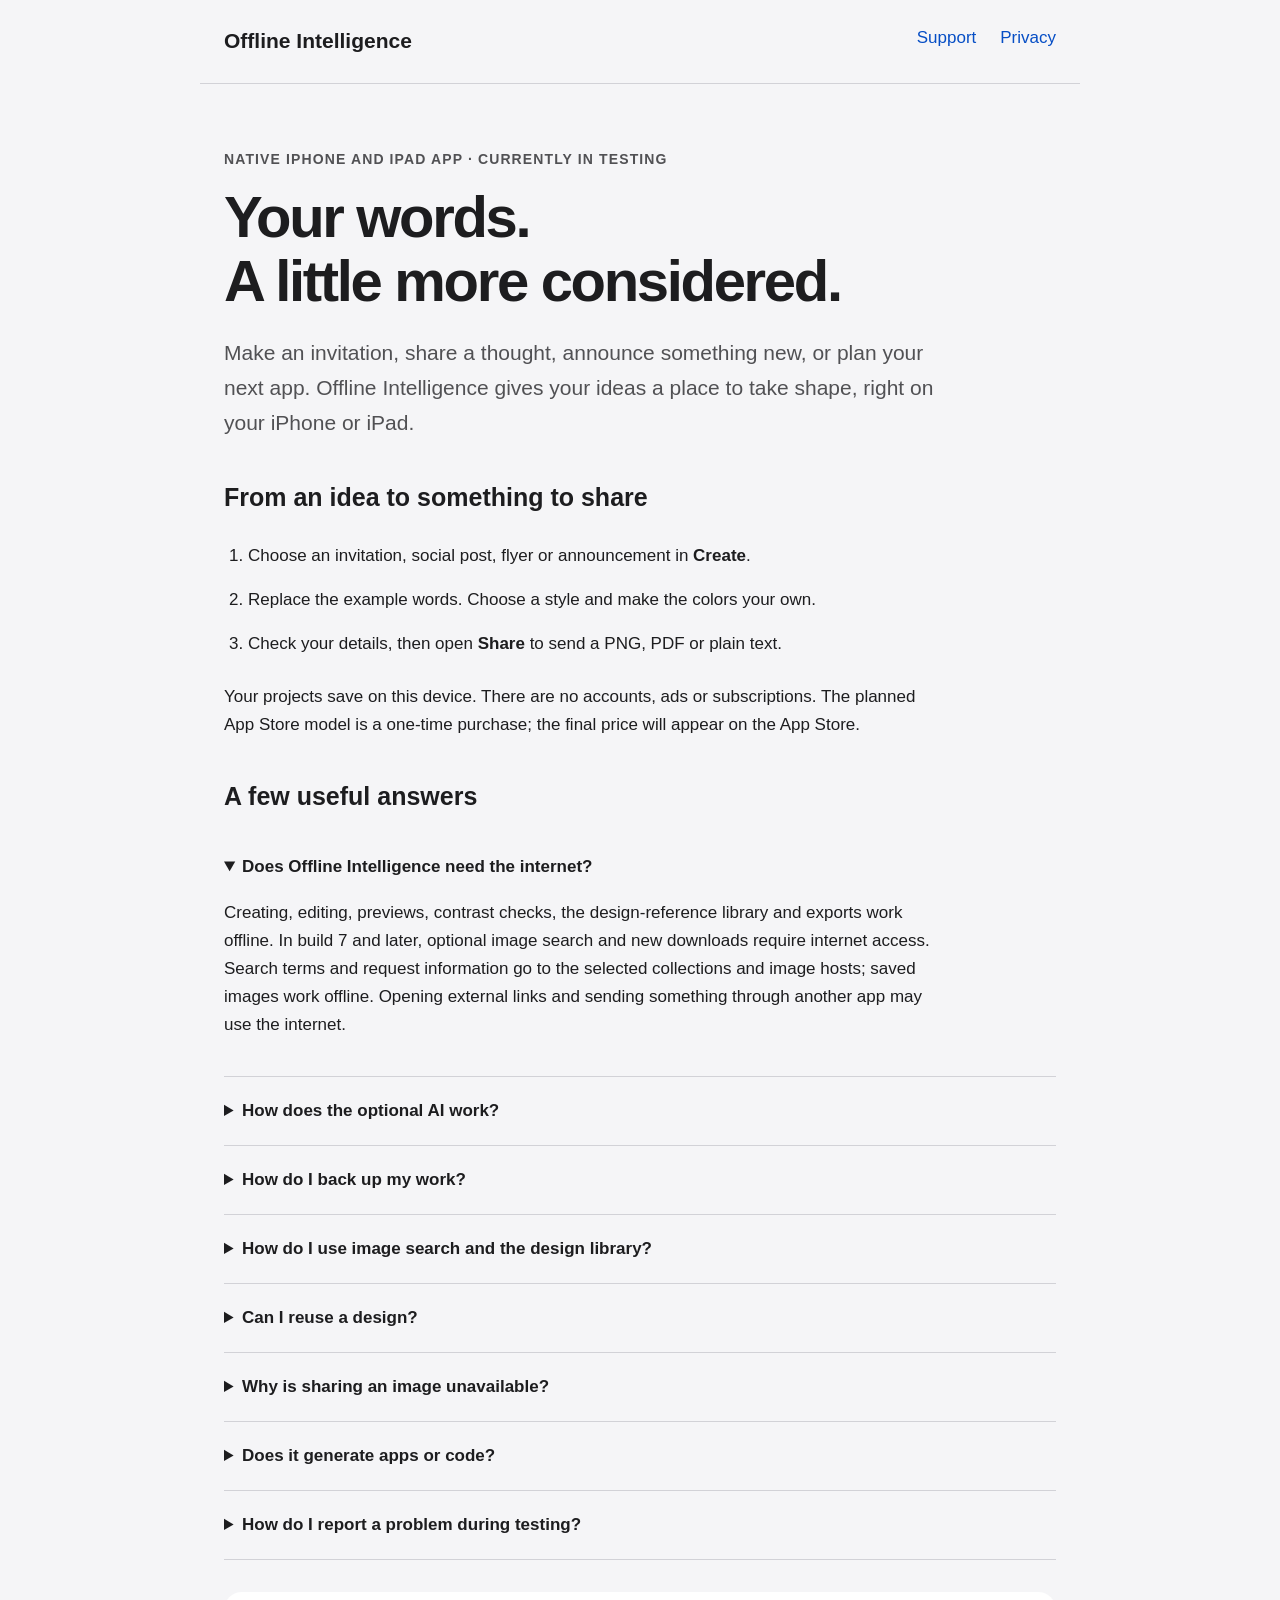
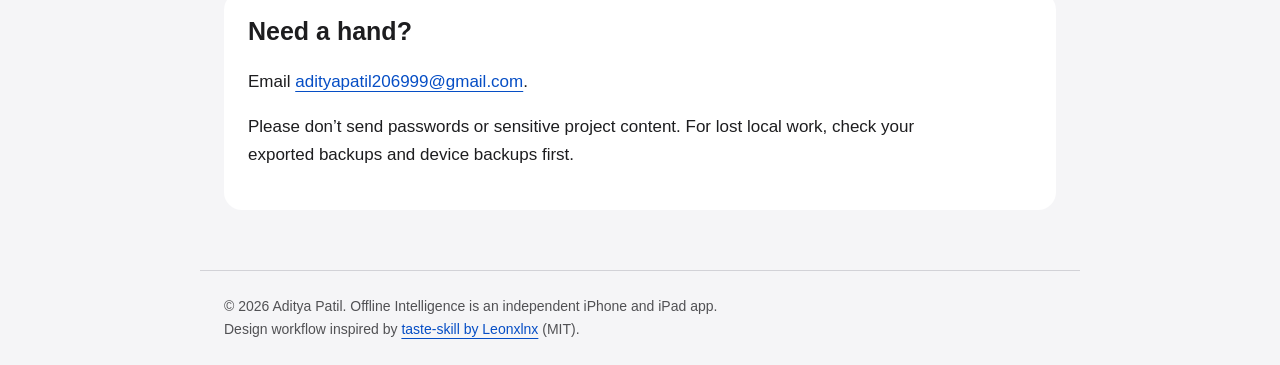
==== index.html @ 352a4a54 "Document optional image search, local reference library and provider privacy" ====
<!doctype html><html lang="en"><head><meta charset="utf-8"><meta name="viewport" content="width=device-width, initial-scale=1"><title>Support — Offline Intelligence</title><meta name="description" content="Help with Offline Intelligence, the offline iPhone and iPad studio for invitations, posts, flyers and design briefs."><link rel="stylesheet" href="style.css"></head><body><a class="skip" href="#content">Skip to content</a><header><a class="brand" href="index.html">Offline Intelligence</a><nav aria-label="Main"><a href="index.html">Support</a><a href="privacy.html">Privacy</a></nav></header><main id="content"><p class="tag">Native iPhone and iPad app · Currently in testing</p><h1>Your words.<br>A little more considered.</h1><p class="intro">Make an invitation, share a thought, announce something new, or plan your next app. Offline Intelligence gives your ideas a place to take shape, right on your iPhone or iPad.</p><section><h2>From an idea to something to share</h2><ol class="steps"><li>Choose an invitation, social post, flyer or announcement in <strong>Create</strong>.</li><li>Replace the example words. Choose a style and make the colors your own.</li><li>Check your details, then open <strong>Share</strong> to send a PNG, PDF or plain text.</li></ol><p>Your projects save on this device. There are no accounts, ads or subscriptions. The planned App Store model is a one-time purchase; the final price will appear on the App Store.</p></section><section><h2>A few useful answers</h2><details open><summary>Does Offline Intelligence need the internet?</summary><p>Creating, editing, previews, contrast checks, the design-reference library and exports work offline. In build 7 and later, optional image search and new downloads require internet access. Search terms and request information go to the selected collections and image hosts; saved images work offline. Opening external links and sending something through another app may use the internet.</p></details><details><summary>How does the optional AI work?</summary><p>Writing suggestions use Apple’s on-device Foundation Models framework. They need iOS or iPadOS 26 or later, a compatible iPhone or iPad with Apple Intelligence enabled, a supported language and a downloaded model. You review suggestions before applying them. All manual tools work on iOS or iPadOS 17 or later without AI.</p></details><details><summary>How do I back up my work?</summary><p>Open Settings and choose Export all projects. Save the JSON file somewhere you control. To restore it, open Projects and tap the import button. Imported projects become new copies. Offline Intelligence has no automatic cloud sync.</p></details><details><summary>How do I use image search and the design library?</summary><p>These features arrive in build 7. In Style, tap Find images online and search Wikimedia Commons, Openverse or The Met. Inspect the original page and license before adding an image. The app retains credits with exports and editable backups. Keep up to six references and choose one for the canvas. If a collection is unavailable, choose another; API availability is not guaranteed. This app uses Openverse but is not endorsed or certified by Openverse or the collections.</p><p>Words → Design guide helps you collect real details, define an idea and plan evidence. Explore the offline library for art directions, palettes, typography, app patterns and layout/motion references. Add references to your exported brief or apply a palette. The native editor does not execute web layouts or generate code.</p><p>Image sources can contain unsuitable or incorrectly labeled content. The app filters available labels, and you can hide an image or creator or report an issue from its details. Check licenses and other rights before publishing; CC BY-SA adaptations may need the same license.</p></details><details><summary>Can I reuse a design?</summary><p>Touch and hold a project in Projects and choose Duplicate. Mark useful projects as favorites, then turn on Favorites only to find them quickly.</p></details><details><summary>Why is sharing an image unavailable?</summary><p>Give your project a name and headline. Graphic exports support a name up to 80 characters, headline up to 120, message up to 500, details up to 400 and footer up to 80. Longer words stay saved and can still be shared in a text brief. The canvas grows to fit your text.</p></details><details><summary>Does it generate apps or code?</summary><p>No. The design-brief tools prepare a specification and prompt for a designer or coding agent. PNG and PDF exports are finished static graphics.</p></details><details><summary>How do I report a problem during testing?</summary><p>Use TestFlight’s Send Beta Feedback, or email the support address below. Include your device model, OS version, app version and the steps that caused the problem. Send a screenshot only if you are comfortable sharing its contents.</p></details></section><section class="contact"><h2>Need a hand?</h2><p>Email <a href="mailto:adityapatil206999@gmail.com?subject=Offline Intelligence%20support">adityapatil206999@gmail.com</a>.</p><p>Please don’t send passwords or sensitive project content. For lost local work, check your exported backups and device backups first.</p></section></main><footer>© 2026 Aditya Patil. Offline Intelligence is an independent iPhone and iPad app.<br>Design workflow inspired by <a href="https://github.com/Leonxlnx/taste-skill">taste-skill by Leonxlnx</a> (MIT).</footer></body></html>
---- style.css ----
*{box-sizing:border-box}html{color-scheme:light dark}body{margin:0;background:#f5f5f7;color:#1d1d1f;font:17px/1.65 -apple-system,BlinkMacSystemFont,"Segoe UI",sans-serif}header,main,footer{max-width:880px;margin:auto;padding:24px}header{display:flex;justify-content:space-between;gap:20px;flex-wrap:wrap;border-bottom:1px solid #d2d2d7}nav{display:flex;gap:24px}a{color:#064ec5;text-underline-offset:4px}header a{text-decoration:none}.brand{font-size:21px;font-weight:700;color:inherit}main{padding-top:50px;padding-bottom:60px}h1{font-size:clamp(36px,7vw,58px);line-height:1.1;letter-spacing:-.04em;margin:0 0 24px;max-width:700px}h2{font-size:25px;line-height:1.25;margin-top:42px}p{max-width:720px}.intro{font-size:21px;color:#515154}.tag{font-size:14px;font-weight:600;letter-spacing:.08em;text-transform:uppercase;color:#515154}.steps{padding-left:24px}.steps li{padding:8px 0}section{scroll-margin-top:24px}.contact{background:#fff;padding:24px;border-radius:18px;margin-top:32px;overflow-wrap:anywhere}.contact h2{margin-top:0}details{padding:20px 0;border-bottom:1px solid #d2d2d7}summary{font-weight:600;cursor:pointer}footer{font-size:14px;color:#515154;border-top:1px solid #d2d2d7}.skip{position:absolute;left:-9999px}.skip:focus{left:16px;top:10px;background:#fff;padding:12px}:focus-visible{outline:3px solid #007aff;outline-offset:5px}@media(prefers-color-scheme:dark){body{background:#141416;color:#f5f5f7}.intro,.tag,footer{color:#b6b6bf}a{color:#93bcff}.contact{background:#222226}header,footer,details{border-color:#414149}}
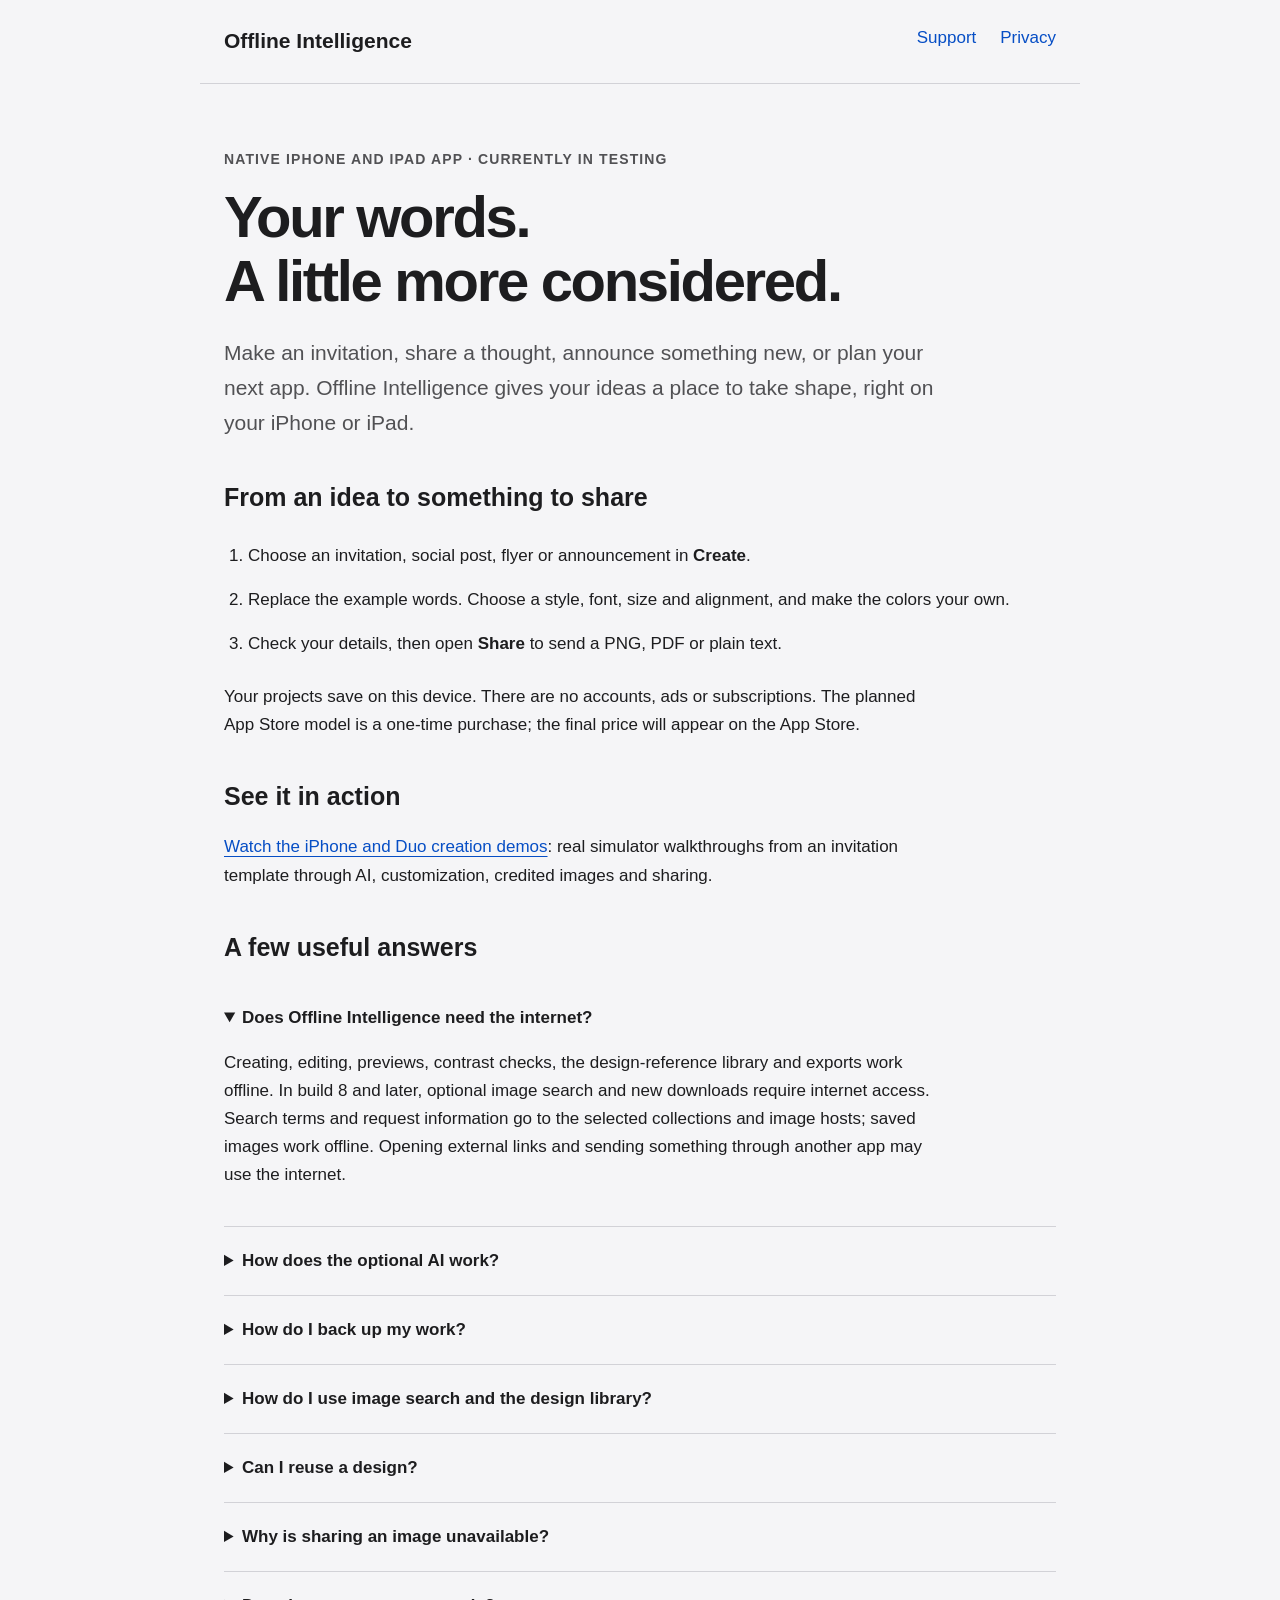
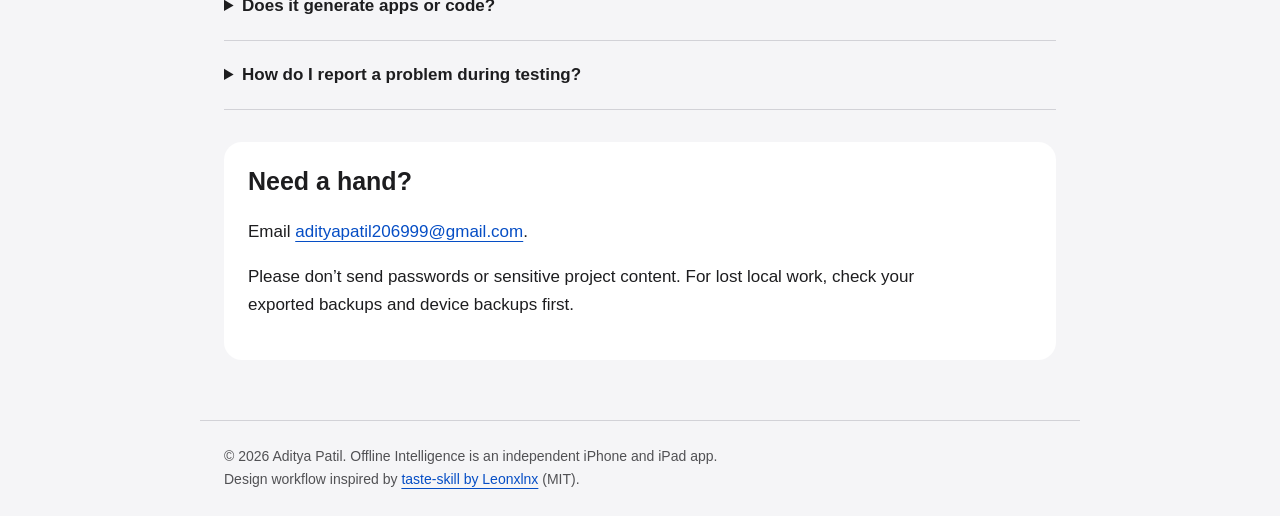
==== commit 021ef041: "Publish build 8 iPhone and Duo walkthroughs and customization help" ====
--- a/index.html
+++ b/index.html
@@ -1 +1 @@
-<!doctype html><html lang="en"><head><meta charset="utf-8"><meta name="viewport" content="width=device-width, initial-scale=1"><title>Support — Offline Intelligence</title><meta name="description" content="Help with Offline Intelligence, the offline iPhone and iPad studio for invitations, posts, flyers and design briefs."><link rel="stylesheet" href="style.css"></head><body><a class="skip" href="#content">Skip to content</a><header><a class="brand" href="index.html">Offline Intelligence</a><nav aria-label="Main"><a href="index.html">Support</a><a href="privacy.html">Privacy</a></nav></header><main id="content"><p class="tag">Native iPhone and iPad app · Currently in testing</p><h1>Your words.<br>A little more considered.</h1><p class="intro">Make an invitation, share a thought, announce something new, or plan your next app. Offline Intelligence gives your ideas a place to take shape, right on your iPhone or iPad.</p><section><h2>From an idea to something to share</h2><ol class="steps"><li>Choose an invitation, social post, flyer or announcement in <strong>Create</strong>.</li><li>Replace the example words. Choose a style and make the colors your own.</li><li>Check your details, then open <strong>Share</strong> to send a PNG, PDF or plain text.</li></ol><p>Your projects save on this device. There are no accounts, ads or subscriptions. The planned App Store model is a one-time purchase; the final price will appear on the App Store.</p></section><section><h2>A few useful answers</h2><details open><summary>Does Offline Intelligence need the internet?</summary><p>Creating, editing, previews, contrast checks, the design-reference library and exports work offline. In build 7 and later, optional image search and new downloads require internet access. Search terms and request information go to the selected collections and image hosts; saved images work offline. Opening external links and sending something through another app may use the internet.</p></details><details><summary>How does the optional AI work?</summary><p>Writing suggestions use Apple’s on-device Foundation Models framework. They need iOS or iPadOS 26 or later, a compatible iPhone or iPad with Apple Intelligence enabled, a supported language and a downloaded model. You review suggestions before applying them. All manual tools work on iOS or iPadOS 17 or later without AI.</p></details><details><summary>How do I back up my work?</summary><p>Open Settings and choose Export all projects. Save the JSON file somewhere you control. To restore it, open Projects and tap the import button. Imported projects become new copies. Offline Intelligence has no automatic cloud sync.</p></details><details><summary>How do I use image search and the design library?</summary><p>These features arrive in build 7. In Style, tap Find images online and search Wikimedia Commons, Openverse or The Met. Inspect the original page and license before adding an image. The app retains credits with exports and editable backups. Keep up to six references and choose one for the canvas. If a collection is unavailable, choose another; API availability is not guaranteed. This app uses Openverse but is not endorsed or certified by Openverse or the collections.</p><p>Words → Design guide helps you collect real details, define an idea and plan evidence. Explore the offline library for art directions, palettes, typography, app patterns and layout/motion references. Add references to your exported brief or apply a palette. The native editor does not execute web layouts or generate code.</p><p>Image sources can contain unsuitable or incorrectly labeled content. The app filters available labels, and you can hide an image or creator or report an issue from its details. Check licenses and other rights before publishing; CC BY-SA adaptations may need the same license.</p></details><details><summary>Can I reuse a design?</summary><p>Touch and hold a project in Projects and choose Duplicate. Mark useful projects as favorites, then turn on Favorites only to find them quickly.</p></details><details><summary>Why is sharing an image unavailable?</summary><p>Give your project a name and headline. Graphic exports support a name up to 80 characters, headline up to 120, message up to 500, details up to 400 and footer up to 80. Longer words stay saved and can still be shared in a text brief. The canvas grows to fit your text.</p></details><details><summary>Does it generate apps or code?</summary><p>No. The design-brief tools prepare a specification and prompt for a designer or coding agent. PNG and PDF exports are finished static graphics.</p></details><details><summary>How do I report a problem during testing?</summary><p>Use TestFlight’s Send Beta Feedback, or email the support address below. Include your device model, OS version, app version and the steps that caused the problem. Send a screenshot only if you are comfortable sharing its contents.</p></details></section><section class="contact"><h2>Need a hand?</h2><p>Email <a href="mailto:adityapatil206999@gmail.com?subject=Offline Intelligence%20support">adityapatil206999@gmail.com</a>.</p><p>Please don’t send passwords or sensitive project content. For lost local work, check your exported backups and device backups first.</p></section></main><footer>© 2026 Aditya Patil. Offline Intelligence is an independent iPhone and iPad app.<br>Design workflow inspired by <a href="https://github.com/Leonxlnx/taste-skill">taste-skill by Leonxlnx</a> (MIT).</footer></body></html>+<!doctype html><html lang="en"><head><meta charset="utf-8"><meta name="viewport" content="width=device-width, initial-scale=1"><title>Support — Offline Intelligence</title><meta name="description" content="Help with Offline Intelligence, the offline iPhone and iPad studio for invitations, posts, flyers and design briefs."><link rel="stylesheet" href="style.css"></head><body><a class="skip" href="#content">Skip to content</a><header><a class="brand" href="index.html">Offline Intelligence</a><nav aria-label="Main"><a href="index.html">Support</a><a href="privacy.html">Privacy</a></nav></header><main id="content"><p class="tag">Native iPhone and iPad app · Currently in testing</p><h1>Your words.<br>A little more considered.</h1><p class="intro">Make an invitation, share a thought, announce something new, or plan your next app. Offline Intelligence gives your ideas a place to take shape, right on your iPhone or iPad.</p><section><h2>From an idea to something to share</h2><ol class="steps"><li>Choose an invitation, social post, flyer or announcement in <strong>Create</strong>.</li><li>Replace the example words. Choose a style, font, size and alignment, and make the colors your own.</li><li>Check your details, then open <strong>Share</strong> to send a PNG, PDF or plain text.</li></ol><p>Your projects save on this device. There are no accounts, ads or subscriptions. The planned App Store model is a one-time purchase; the final price will appear on the App Store.</p></section><section><h2>See it in action</h2><p><a href="demos.html">Watch the iPhone and Duo creation demos</a>: real simulator walkthroughs from an invitation template through AI, customization, credited images and sharing.</p></section><section><h2>A few useful answers</h2><details open><summary>Does Offline Intelligence need the internet?</summary><p>Creating, editing, previews, contrast checks, the design-reference library and exports work offline. In build 8 and later, optional image search and new downloads require internet access. Search terms and request information go to the selected collections and image hosts; saved images work offline. Opening external links and sending something through another app may use the internet.</p></details><details><summary>How does the optional AI work?</summary><p>Writing suggestions use Apple’s on-device Foundation Models framework. They need iOS or iPadOS 26 or later, a compatible iPhone or iPad with Apple Intelligence enabled, a supported language and a downloaded model. Tap the sparkles button in the editor. Review and edit suggestions before applying them, then undo from the save bar if needed. All manual tools work on iOS or iPadOS 17 or later without AI.</p></details><details><summary>How do I back up my work?</summary><p>Open Settings and choose Export all projects. Save the JSON file somewhere you control. To restore it, open Projects and tap the import button. Imported projects become new copies. Offline Intelligence has no automatic cloud sync.</p></details><details><summary>How do I use image search and the design library?</summary><p>These features arrive in build 8. In Style, tap Find images online and search Wikimedia Commons, Openverse or The Met. Inspect the original page and license before adding an image. The app retains credits with exports and editable backups. Keep up to six references and choose one for the canvas. If a collection is unavailable, choose another; API availability is not guaranteed. This app uses Openverse but is not endorsed or certified by Openverse or the collections.</p><p>Words → Design guide helps you collect real details, define an idea and plan evidence. Explore the offline library for art directions, palettes, typography, app patterns and layout/motion references. Add references to your exported brief or apply a palette. The native editor does not execute web layouts or generate code.</p><p>Image sources can contain unsuitable or incorrectly labeled content. The app filters available labels, and you can hide an image or creator or report an issue from its details. Check licenses and other rights before publishing; CC BY-SA adaptations may need the same license.</p></details><details><summary>Can I reuse a design?</summary><p>Touch and hold a project in Projects and choose Duplicate. Mark useful projects as favorites, then turn on Favorites only to find them quickly.</p></details><details><summary>Why is sharing an image unavailable?</summary><p>Give your project a name and headline. Graphic exports support a name up to 80 characters, headline up to 120, message up to 500, details up to 400 and footer up to 80. Longer words stay saved and can still be shared in a text brief. The canvas grows to fit your text.</p></details><details><summary>Does it generate apps or code?</summary><p>No. The design-brief tools prepare a specification and prompt for a designer or coding agent. PNG and PDF exports are finished static graphics.</p></details><details><summary>How do I report a problem during testing?</summary><p>Use TestFlight’s Send Beta Feedback, or email the support address below. Include your device model, OS version, app version and the steps that caused the problem. Send a screenshot only if you are comfortable sharing its contents.</p></details></section><section class="contact"><h2>Need a hand?</h2><p>Email <a href="mailto:adityapatil206999@gmail.com?subject=Offline Intelligence%20support">adityapatil206999@gmail.com</a>.</p><p>Please don’t send passwords or sensitive project content. For lost local work, check your exported backups and device backups first.</p></section></main><footer>© 2026 Aditya Patil. Offline Intelligence is an independent iPhone and iPad app.<br>Design workflow inspired by <a href="https://github.com/Leonxlnx/taste-skill">taste-skill by Leonxlnx</a> (MIT).</footer></body></html>
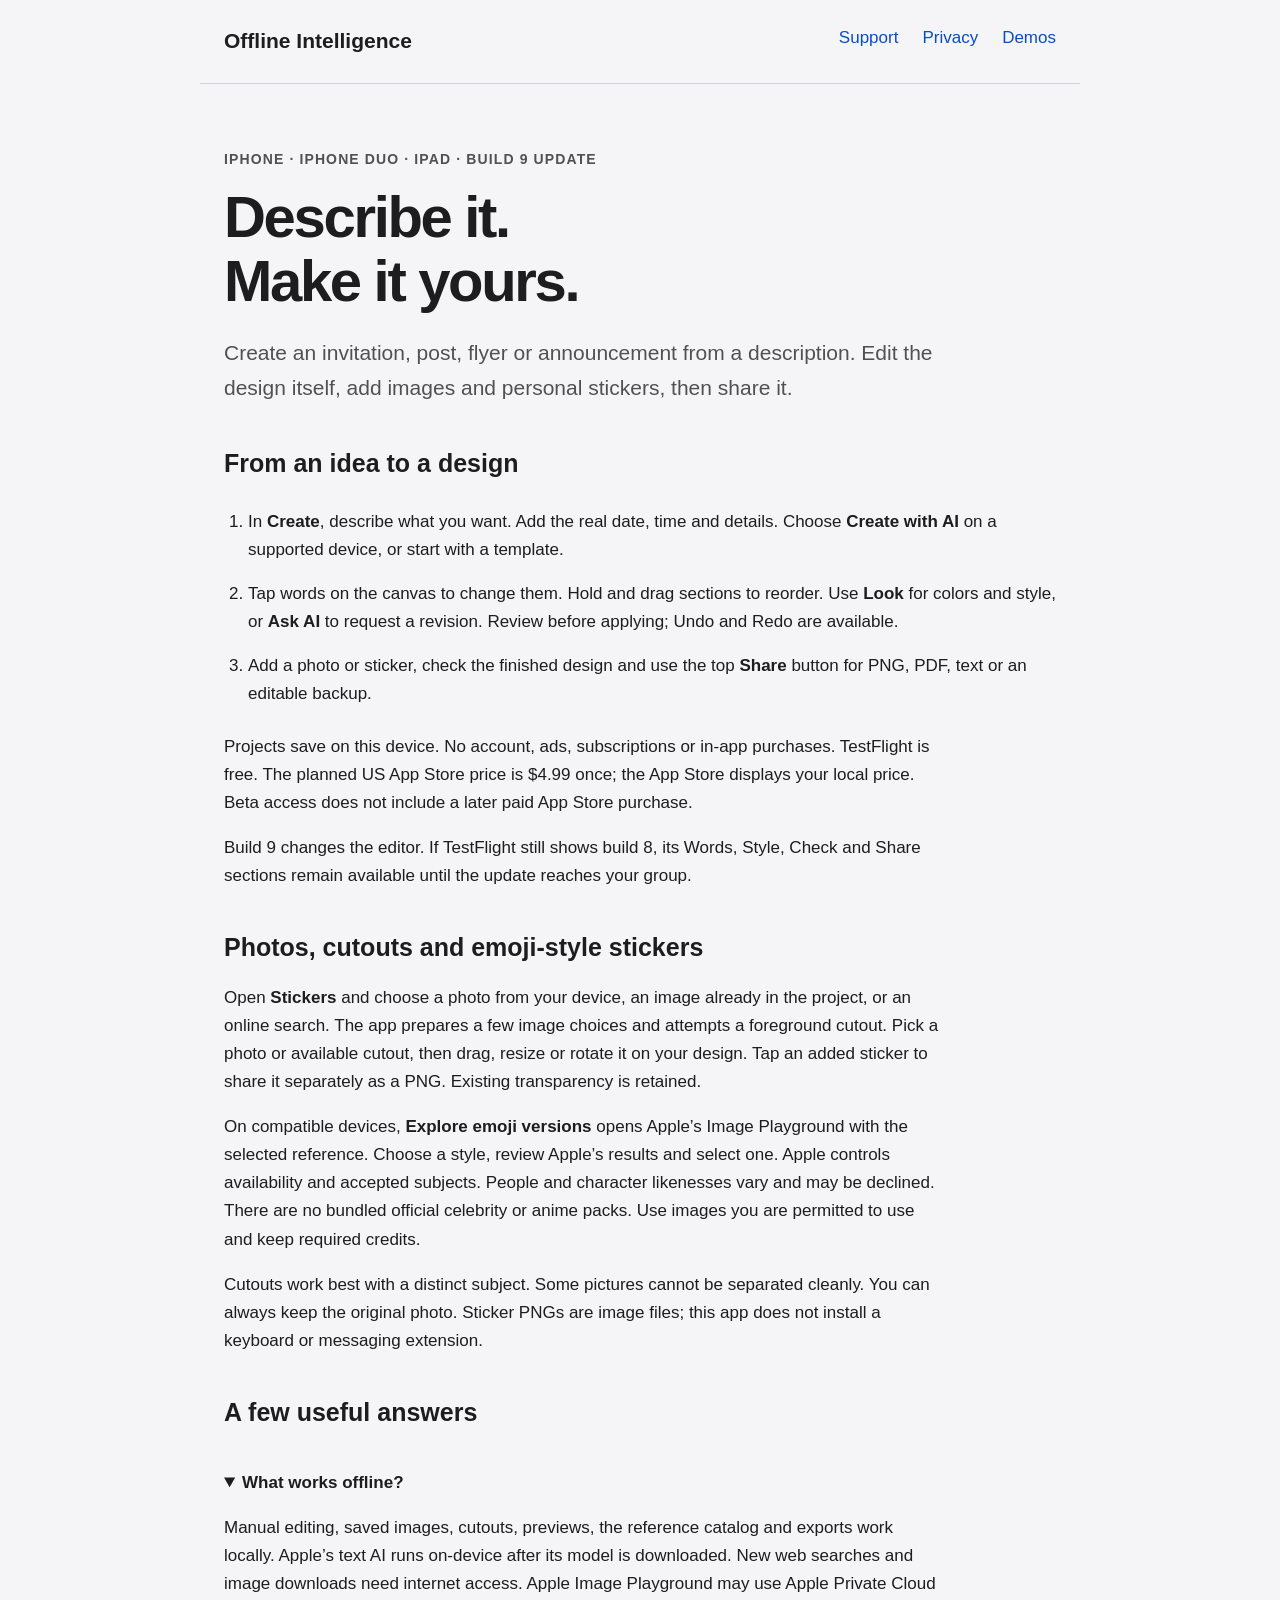
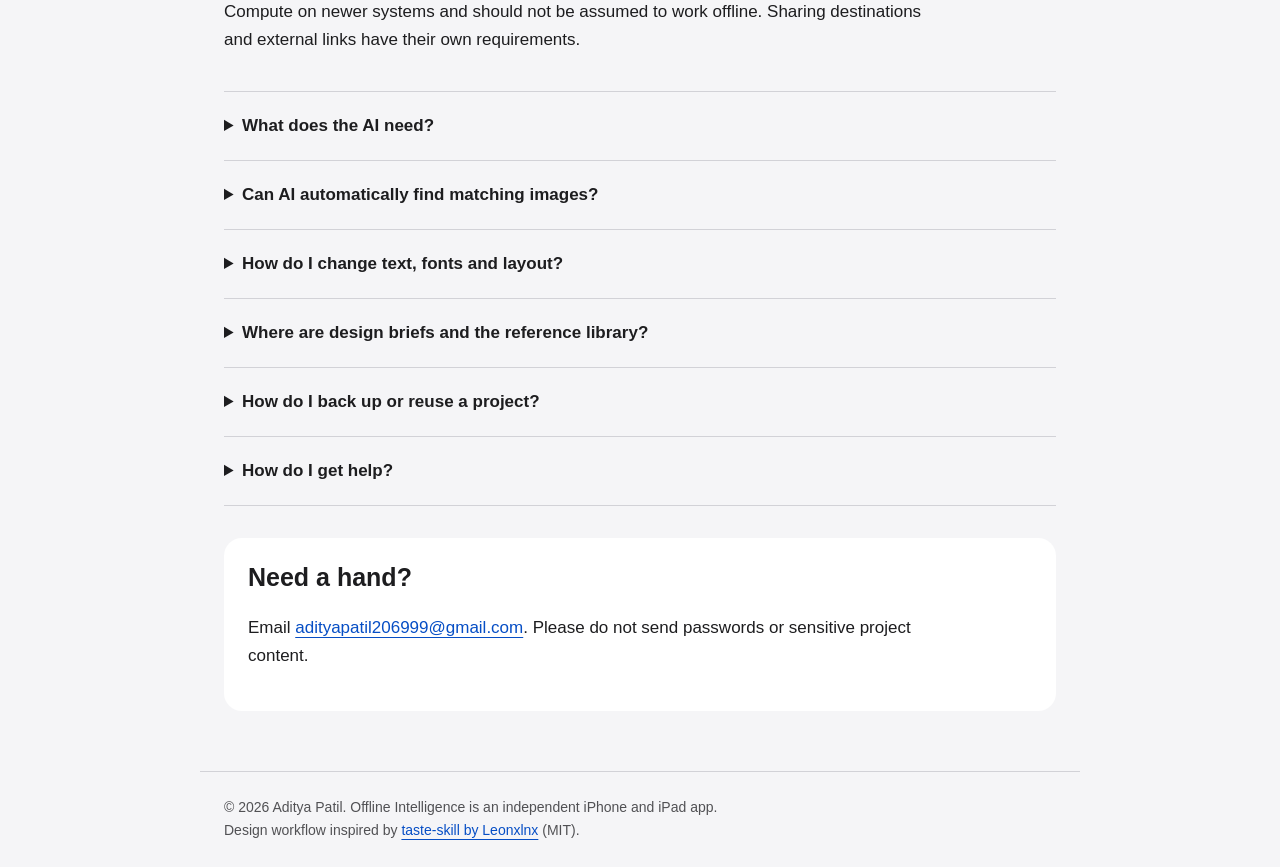
==== commit 15f0130d: "Document build 9 creation, personal stickers and optional Apple image processing" ====
--- a/index.html
+++ b/index.html
@@ -1 +1 @@
-<!doctype html><html lang="en"><head><meta charset="utf-8"><meta name="viewport" content="width=device-width, initial-scale=1"><title>Support — Offline Intelligence</title><meta name="description" content="Help with Offline Intelligence, the offline iPhone and iPad studio for invitations, posts, flyers and design briefs."><link rel="stylesheet" href="style.css"></head><body><a class="skip" href="#content">Skip to content</a><header><a class="brand" href="index.html">Offline Intelligence</a><nav aria-label="Main"><a href="index.html">Support</a><a href="privacy.html">Privacy</a></nav></header><main id="content"><p class="tag">Native iPhone and iPad app · Currently in testing</p><h1>Your words.<br>A little more considered.</h1><p class="intro">Make an invitation, share a thought, announce something new, or plan your next app. Offline Intelligence gives your ideas a place to take shape, right on your iPhone or iPad.</p><section><h2>From an idea to something to share</h2><ol class="steps"><li>Choose an invitation, social post, flyer or announcement in <strong>Create</strong>.</li><li>Replace the example words. Choose a style, font, size and alignment, and make the colors your own.</li><li>Check your details, then open <strong>Share</strong> to send a PNG, PDF or plain text.</li></ol><p>Your projects save on this device. There are no accounts, ads or subscriptions. The planned App Store model is a one-time purchase; the final price will appear on the App Store.</p></section><section><h2>See it in action</h2><p><a href="demos.html">Watch the iPhone and Duo creation demos</a>: real simulator walkthroughs from an invitation template through AI, customization, credited images and sharing.</p></section><section><h2>A few useful answers</h2><details open><summary>Does Offline Intelligence need the internet?</summary><p>Creating, editing, previews, contrast checks, the design-reference library and exports work offline. In build 8 and later, optional image search and new downloads require internet access. Search terms and request information go to the selected collections and image hosts; saved images work offline. Opening external links and sending something through another app may use the internet.</p></details><details><summary>How does the optional AI work?</summary><p>Writing suggestions use Apple’s on-device Foundation Models framework. They need iOS or iPadOS 26 or later, a compatible iPhone or iPad with Apple Intelligence enabled, a supported language and a downloaded model. Tap the sparkles button in the editor. Review and edit suggestions before applying them, then undo from the save bar if needed. All manual tools work on iOS or iPadOS 17 or later without AI.</p></details><details><summary>How do I back up my work?</summary><p>Open Settings and choose Export all projects. Save the JSON file somewhere you control. To restore it, open Projects and tap the import button. Imported projects become new copies. Offline Intelligence has no automatic cloud sync.</p></details><details><summary>How do I use image search and the design library?</summary><p>These features arrive in build 8. In Style, tap Find images online and search Wikimedia Commons, Openverse or The Met. Inspect the original page and license before adding an image. The app retains credits with exports and editable backups. Keep up to six references and choose one for the canvas. If a collection is unavailable, choose another; API availability is not guaranteed. This app uses Openverse but is not endorsed or certified by Openverse or the collections.</p><p>Words → Design guide helps you collect real details, define an idea and plan evidence. Explore the offline library for art directions, palettes, typography, app patterns and layout/motion references. Add references to your exported brief or apply a palette. The native editor does not execute web layouts or generate code.</p><p>Image sources can contain unsuitable or incorrectly labeled content. The app filters available labels, and you can hide an image or creator or report an issue from its details. Check licenses and other rights before publishing; CC BY-SA adaptations may need the same license.</p></details><details><summary>Can I reuse a design?</summary><p>Touch and hold a project in Projects and choose Duplicate. Mark useful projects as favorites, then turn on Favorites only to find them quickly.</p></details><details><summary>Why is sharing an image unavailable?</summary><p>Give your project a name and headline. Graphic exports support a name up to 80 characters, headline up to 120, message up to 500, details up to 400 and footer up to 80. Longer words stay saved and can still be shared in a text brief. The canvas grows to fit your text.</p></details><details><summary>Does it generate apps or code?</summary><p>No. The design-brief tools prepare a specification and prompt for a designer or coding agent. PNG and PDF exports are finished static graphics.</p></details><details><summary>How do I report a problem during testing?</summary><p>Use TestFlight’s Send Beta Feedback, or email the support address below. Include your device model, OS version, app version and the steps that caused the problem. Send a screenshot only if you are comfortable sharing its contents.</p></details></section><section class="contact"><h2>Need a hand?</h2><p>Email <a href="mailto:adityapatil206999@gmail.com?subject=Offline Intelligence%20support">adityapatil206999@gmail.com</a>.</p><p>Please don’t send passwords or sensitive project content. For lost local work, check your exported backups and device backups first.</p></section></main><footer>© 2026 Aditya Patil. Offline Intelligence is an independent iPhone and iPad app.<br>Design workflow inspired by <a href="https://github.com/Leonxlnx/taste-skill">taste-skill by Leonxlnx</a> (MIT).</footer></body></html>+<!doctype html><html lang="en"><head><meta charset="utf-8"><meta name="viewport" content="width=device-width, initial-scale=1"><title>Support — Offline Intelligence</title><meta name="description" content="Help with AI creation, editable designs, personal stickers, optional image search and local backups."><link rel="stylesheet" href="style.css"></head><body><a class="skip" href="#content">Skip to content</a><header><a class="brand" href="index.html">Offline Intelligence</a><nav aria-label="Main"><a href="index.html">Support</a><a href="privacy.html">Privacy</a><a href="demos.html">Demos</a></nav></header><main id="content"><p class="tag">iPhone · iPhone Duo · iPad · Build 9 update</p><h1>Describe it.<br>Make it yours.</h1><p class="intro">Create an invitation, post, flyer or announcement from a description. Edit the design itself, add images and personal stickers, then share it.</p><section><h2>From an idea to a design</h2><ol class="steps"><li>In <strong>Create</strong>, describe what you want. Add the real date, time and details. Choose <strong>Create with AI</strong> on a supported device, or start with a template.</li><li>Tap words on the canvas to change them. Hold and drag sections to reorder. Use <strong>Look</strong> for colors and style, or <strong>Ask AI</strong> to request a revision. Review before applying; Undo and Redo are available.</li><li>Add a photo or sticker, check the finished design and use the top <strong>Share</strong> button for PNG, PDF, text or an editable backup.</li></ol><p>Projects save on this device. No account, ads, subscriptions or in-app purchases. TestFlight is free. The planned US App Store price is $4.99 once; the App Store displays your local price. Beta access does not include a later paid App Store purchase.</p><p>Build 9 changes the editor. If TestFlight still shows build 8, its Words, Style, Check and Share sections remain available until the update reaches your group.</p></section><section><h2>Photos, cutouts and emoji-style stickers</h2><p>Open <strong>Stickers</strong> and choose a photo from your device, an image already in the project, or an online search. The app prepares a few image choices and attempts a foreground cutout. Pick a photo or available cutout, then drag, resize or rotate it on your design. Tap an added sticker to share it separately as a PNG. Existing transparency is retained.</p><p>On compatible devices, <strong>Explore emoji versions</strong> opens Apple’s Image Playground with the selected reference. Choose a style, review Apple’s results and select one. Apple controls availability and accepted subjects. People and character likenesses vary and may be declined. There are no bundled official celebrity or anime packs. Use images you are permitted to use and keep required credits.</p><p>Cutouts work best with a distinct subject. Some pictures cannot be separated cleanly. You can always keep the original photo. Sticker PNGs are image files; this app does not install a keyboard or messaging extension.</p></section><section><h2>A few useful answers</h2><details open><summary>What works offline?</summary><p>Manual editing, saved images, cutouts, previews, the reference catalog and exports work locally. Apple’s text AI runs on-device after its model is downloaded. New web searches and image downloads need internet access. Apple Image Playground may use Apple Private Cloud Compute on newer systems and should not be assumed to work offline. Sharing destinations and external links have their own requirements.</p></details><details><summary>What does the AI need?</summary><p>Text AI requires iOS/iPadOS 26 or later, compatible Apple Intelligence hardware, a supported language/region, Apple Intelligence enabled and its model ready. The app shows its availability. If offered, Use English requests a supported English model language; it cannot bypass device or regional restrictions. Manual editing works on iOS/iPadOS 17 or later. Image Playground availability is separate.</p></details><details><summary>Can AI automatically find matching images?</summary><p>Turn on <strong>Find online images and cutouts</strong> before creating. AI chooses short search words and sends those words to Wikimedia Commons, Openverse and The Met; your full description stays on-device. Inspect the offered image and its source/license before choosing. Each provider and image host receives normal request information, including your IP address. Leave the switch off to create without web discovery.</p><p>Collections can time out or return no suitable images. Provider metadata can be incomplete. Hide an image or creator or report an issue from web image details. Reuse licenses do not cover every possible right, including endorsement or likeness rights. Inspect the original source before publishing.</p></details><details><summary>How do I change text, fonts and layout?</summary><p>Tap a text block to edit its wording. Its editor also offers headline font, size and alignment controls. Use Look to change the palette or visual style. Hold and drop sections to reorder, or use Arrange controls to move and hide them. Stickers can move freely within the design. Undo and Redo retain recent edits while the editor is open.</p></details><details><summary>Where are design briefs and the reference library?</summary><p>Open <strong>More tools</strong> in Create. App and website briefs retain the guided subject inventory, design-reference library, review rounds and prompt export. These tools prepare specifications for a designer or coding agent; they do not execute web layouts or generate app code.</p></details><details><summary>How do I back up or reuse a project?</summary><p>Touch and hold a project in Projects to duplicate or favorite it. In Settings, Export all projects writes an editable JSON backup. Import from Projects restores new copies, including saved images, credits and sticker placements. There is no automatic cloud sync. Back up important work before deleting the app.</p></details><details><summary>How do I get help?</summary><p>Replay the quick tour with the ? button on Create. During testing, use TestFlight’s Send Beta Feedback and include your device, OS, app build and the steps that failed. Share screenshots only if you are comfortable with their contents.</p></details></section><section class="contact"><h2>Need a hand?</h2><p>Email <a href="mailto:adityapatil206999@gmail.com?subject=Offline%20Intelligence%20support">adityapatil206999@gmail.com</a>. Please do not send passwords or sensitive project content.</p></section></main><footer>© 2026 Aditya Patil. Offline Intelligence is an independent iPhone and iPad app.<br>Design workflow inspired by <a href="https://github.com/Leonxlnx/taste-skill">taste-skill by Leonxlnx</a> (MIT).</footer></body></html>
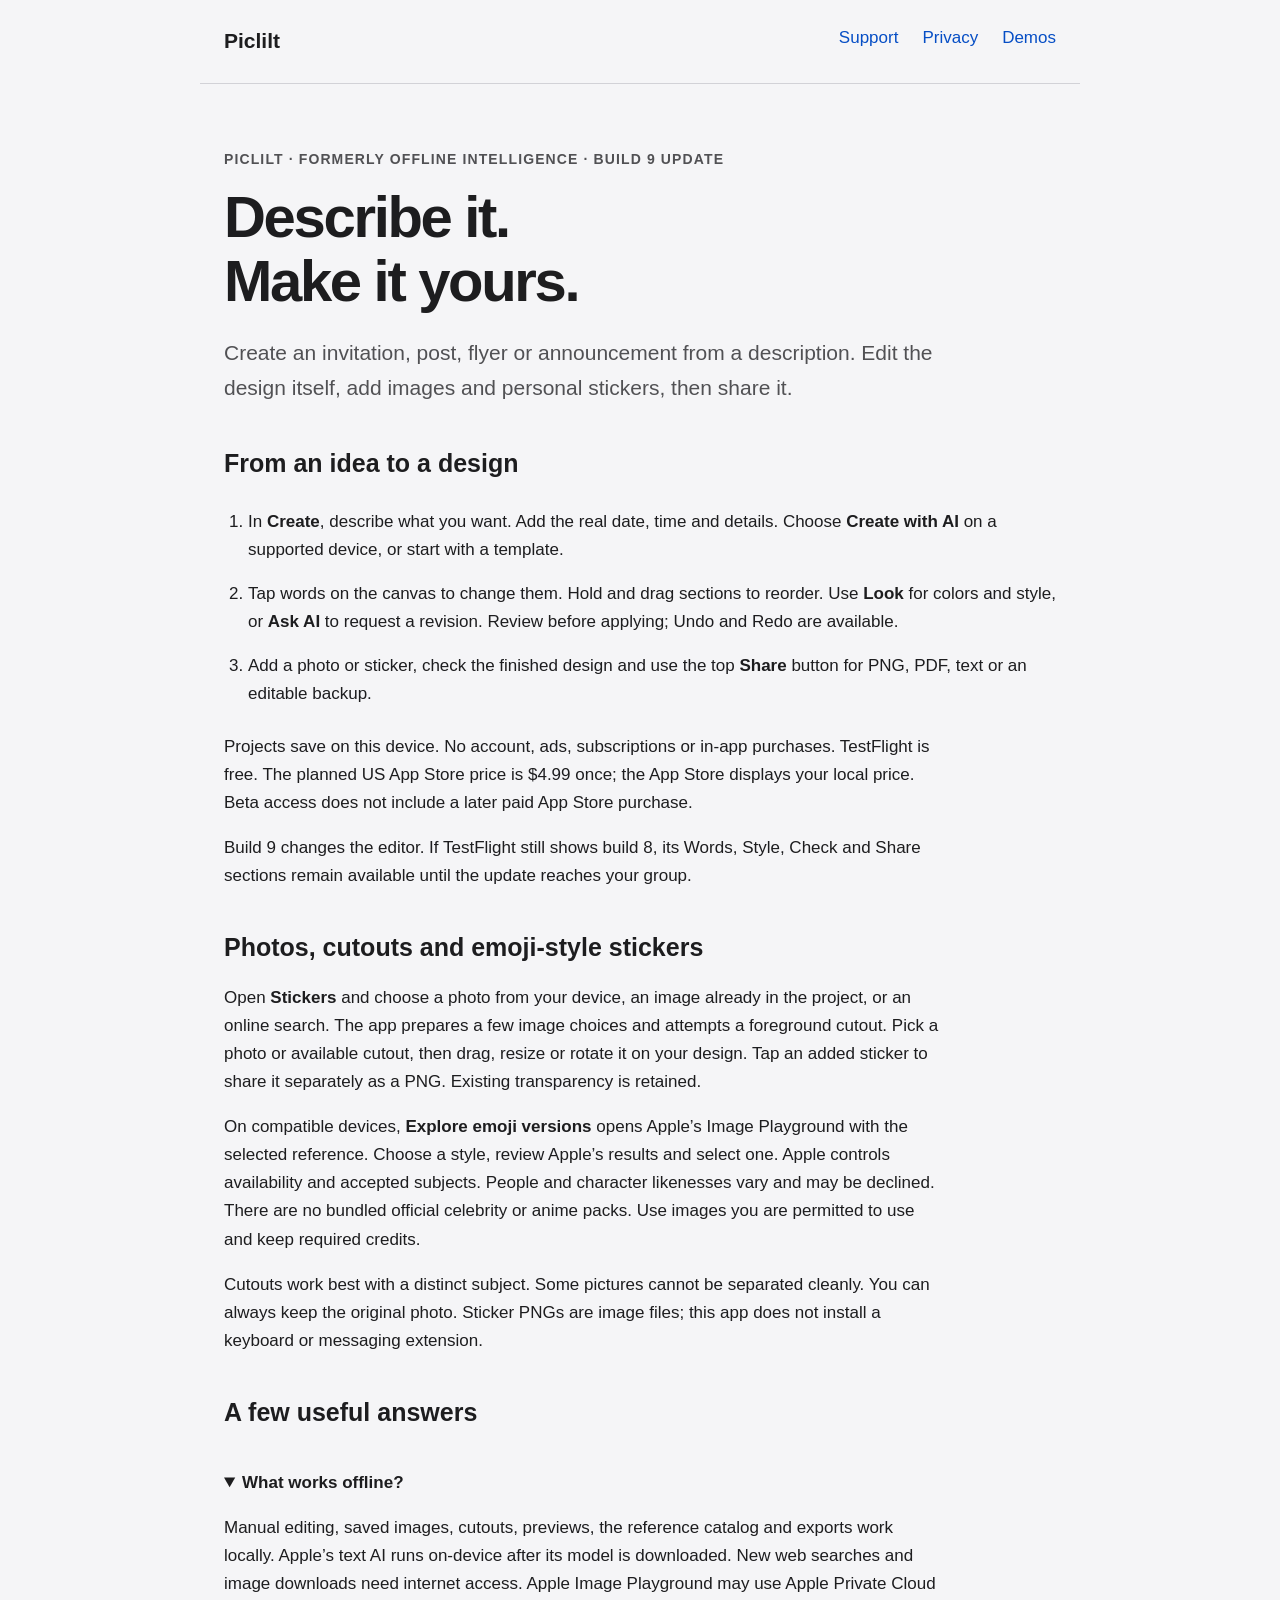
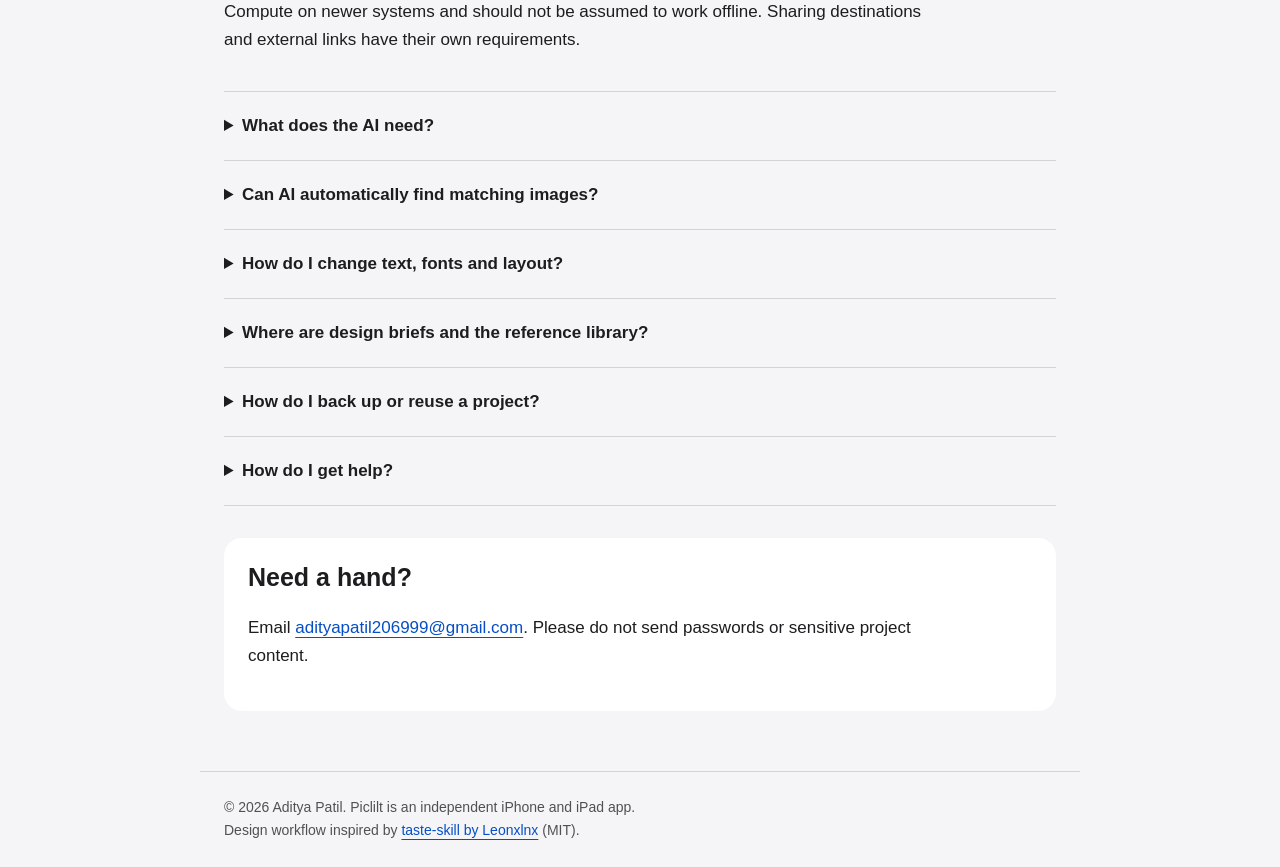
==== commit c839847f: "Rename app to Piclilt and clarify AI photo and sticker features" ====
--- a/index.html
+++ b/index.html
@@ -1 +1 @@
-<!doctype html><html lang="en"><head><meta charset="utf-8"><meta name="viewport" content="width=device-width, initial-scale=1"><title>Support — Offline Intelligence</title><meta name="description" content="Help with AI creation, editable designs, personal stickers, optional image search and local backups."><link rel="stylesheet" href="style.css"></head><body><a class="skip" href="#content">Skip to content</a><header><a class="brand" href="index.html">Offline Intelligence</a><nav aria-label="Main"><a href="index.html">Support</a><a href="privacy.html">Privacy</a><a href="demos.html">Demos</a></nav></header><main id="content"><p class="tag">iPhone · iPhone Duo · iPad · Build 9 update</p><h1>Describe it.<br>Make it yours.</h1><p class="intro">Create an invitation, post, flyer or announcement from a description. Edit the design itself, add images and personal stickers, then share it.</p><section><h2>From an idea to a design</h2><ol class="steps"><li>In <strong>Create</strong>, describe what you want. Add the real date, time and details. Choose <strong>Create with AI</strong> on a supported device, or start with a template.</li><li>Tap words on the canvas to change them. Hold and drag sections to reorder. Use <strong>Look</strong> for colors and style, or <strong>Ask AI</strong> to request a revision. Review before applying; Undo and Redo are available.</li><li>Add a photo or sticker, check the finished design and use the top <strong>Share</strong> button for PNG, PDF, text or an editable backup.</li></ol><p>Projects save on this device. No account, ads, subscriptions or in-app purchases. TestFlight is free. The planned US App Store price is $4.99 once; the App Store displays your local price. Beta access does not include a later paid App Store purchase.</p><p>Build 9 changes the editor. If TestFlight still shows build 8, its Words, Style, Check and Share sections remain available until the update reaches your group.</p></section><section><h2>Photos, cutouts and emoji-style stickers</h2><p>Open <strong>Stickers</strong> and choose a photo from your device, an image already in the project, or an online search. The app prepares a few image choices and attempts a foreground cutout. Pick a photo or available cutout, then drag, resize or rotate it on your design. Tap an added sticker to share it separately as a PNG. Existing transparency is retained.</p><p>On compatible devices, <strong>Explore emoji versions</strong> opens Apple’s Image Playground with the selected reference. Choose a style, review Apple’s results and select one. Apple controls availability and accepted subjects. People and character likenesses vary and may be declined. There are no bundled official celebrity or anime packs. Use images you are permitted to use and keep required credits.</p><p>Cutouts work best with a distinct subject. Some pictures cannot be separated cleanly. You can always keep the original photo. Sticker PNGs are image files; this app does not install a keyboard or messaging extension.</p></section><section><h2>A few useful answers</h2><details open><summary>What works offline?</summary><p>Manual editing, saved images, cutouts, previews, the reference catalog and exports work locally. Apple’s text AI runs on-device after its model is downloaded. New web searches and image downloads need internet access. Apple Image Playground may use Apple Private Cloud Compute on newer systems and should not be assumed to work offline. Sharing destinations and external links have their own requirements.</p></details><details><summary>What does the AI need?</summary><p>Text AI requires iOS/iPadOS 26 or later, compatible Apple Intelligence hardware, a supported language/region, Apple Intelligence enabled and its model ready. The app shows its availability. If offered, Use English requests a supported English model language; it cannot bypass device or regional restrictions. Manual editing works on iOS/iPadOS 17 or later. Image Playground availability is separate.</p></details><details><summary>Can AI automatically find matching images?</summary><p>Turn on <strong>Find online images and cutouts</strong> before creating. AI chooses short search words and sends those words to Wikimedia Commons, Openverse and The Met; your full description stays on-device. Inspect the offered image and its source/license before choosing. Each provider and image host receives normal request information, including your IP address. Leave the switch off to create without web discovery.</p><p>Collections can time out or return no suitable images. Provider metadata can be incomplete. Hide an image or creator or report an issue from web image details. Reuse licenses do not cover every possible right, including endorsement or likeness rights. Inspect the original source before publishing.</p></details><details><summary>How do I change text, fonts and layout?</summary><p>Tap a text block to edit its wording. Its editor also offers headline font, size and alignment controls. Use Look to change the palette or visual style. Hold and drop sections to reorder, or use Arrange controls to move and hide them. Stickers can move freely within the design. Undo and Redo retain recent edits while the editor is open.</p></details><details><summary>Where are design briefs and the reference library?</summary><p>Open <strong>More tools</strong> in Create. App and website briefs retain the guided subject inventory, design-reference library, review rounds and prompt export. These tools prepare specifications for a designer or coding agent; they do not execute web layouts or generate app code.</p></details><details><summary>How do I back up or reuse a project?</summary><p>Touch and hold a project in Projects to duplicate or favorite it. In Settings, Export all projects writes an editable JSON backup. Import from Projects restores new copies, including saved images, credits and sticker placements. There is no automatic cloud sync. Back up important work before deleting the app.</p></details><details><summary>How do I get help?</summary><p>Replay the quick tour with the ? button on Create. During testing, use TestFlight’s Send Beta Feedback and include your device, OS, app build and the steps that failed. Share screenshots only if you are comfortable with their contents.</p></details></section><section class="contact"><h2>Need a hand?</h2><p>Email <a href="mailto:adityapatil206999@gmail.com?subject=Offline%20Intelligence%20support">adityapatil206999@gmail.com</a>. Please do not send passwords or sensitive project content.</p></section></main><footer>© 2026 Aditya Patil. Offline Intelligence is an independent iPhone and iPad app.<br>Design workflow inspired by <a href="https://github.com/Leonxlnx/taste-skill">taste-skill by Leonxlnx</a> (MIT).</footer></body></html>+<!doctype html><html lang="en"><head><meta charset="utf-8"><meta name="viewport" content="width=device-width, initial-scale=1"><title>Support — Piclilt</title><meta name="description" content="Help with AI creation, editable designs, personal stickers, optional image search and local backups."><link rel="stylesheet" href="style.css"></head><body><a class="skip" href="#content">Skip to content</a><header><a class="brand" href="index.html">Piclilt</a><nav aria-label="Main"><a href="index.html">Support</a><a href="privacy.html">Privacy</a><a href="demos.html">Demos</a></nav></header><main id="content"><p class="tag">Piclilt · Formerly Offline Intelligence · Build 9 update</p><h1>Describe it.<br>Make it yours.</h1><p class="intro">Create an invitation, post, flyer or announcement from a description. Edit the design itself, add images and personal stickers, then share it.</p><section><h2>From an idea to a design</h2><ol class="steps"><li>In <strong>Create</strong>, describe what you want. Add the real date, time and details. Choose <strong>Create with AI</strong> on a supported device, or start with a template.</li><li>Tap words on the canvas to change them. Hold and drag sections to reorder. Use <strong>Look</strong> for colors and style, or <strong>Ask AI</strong> to request a revision. Review before applying; Undo and Redo are available.</li><li>Add a photo or sticker, check the finished design and use the top <strong>Share</strong> button for PNG, PDF, text or an editable backup.</li></ol><p>Projects save on this device. No account, ads, subscriptions or in-app purchases. TestFlight is free. The planned US App Store price is $4.99 once; the App Store displays your local price. Beta access does not include a later paid App Store purchase.</p><p>Build 9 changes the editor. If TestFlight still shows build 8, its Words, Style, Check and Share sections remain available until the update reaches your group.</p></section><section><h2>Photos, cutouts and emoji-style stickers</h2><p>Open <strong>Stickers</strong> and choose a photo from your device, an image already in the project, or an online search. The app prepares a few image choices and attempts a foreground cutout. Pick a photo or available cutout, then drag, resize or rotate it on your design. Tap an added sticker to share it separately as a PNG. Existing transparency is retained.</p><p>On compatible devices, <strong>Explore emoji versions</strong> opens Apple’s Image Playground with the selected reference. Choose a style, review Apple’s results and select one. Apple controls availability and accepted subjects. People and character likenesses vary and may be declined. There are no bundled official celebrity or anime packs. Use images you are permitted to use and keep required credits.</p><p>Cutouts work best with a distinct subject. Some pictures cannot be separated cleanly. You can always keep the original photo. Sticker PNGs are image files; this app does not install a keyboard or messaging extension.</p></section><section><h2>A few useful answers</h2><details open><summary>What works offline?</summary><p>Manual editing, saved images, cutouts, previews, the reference catalog and exports work locally. Apple’s text AI runs on-device after its model is downloaded. New web searches and image downloads need internet access. Apple Image Playground may use Apple Private Cloud Compute on newer systems and should not be assumed to work offline. Sharing destinations and external links have their own requirements.</p></details><details><summary>What does the AI need?</summary><p>Text AI requires iOS/iPadOS 26 or later, compatible Apple Intelligence hardware, a supported language/region, Apple Intelligence enabled and its model ready. The app shows its availability. If offered, Use English requests a supported English model language; it cannot bypass device or regional restrictions. Manual editing works on iOS/iPadOS 17 or later. Image Playground availability is separate.</p></details><details><summary>Can AI automatically find matching images?</summary><p>Turn on <strong>Find online images and cutouts</strong> before creating. AI chooses short search words and sends those words to Wikimedia Commons, Openverse and The Met; your full description stays on-device. Inspect the offered image and its source/license before choosing. Each provider and image host receives normal request information, including your IP address. Leave the switch off to create without web discovery.</p><p>Collections can time out or return no suitable images. Provider metadata can be incomplete. Hide an image or creator or report an issue from web image details. Reuse licenses do not cover every possible right, including endorsement or likeness rights. Inspect the original source before publishing.</p></details><details><summary>How do I change text, fonts and layout?</summary><p>Tap a text block to edit its wording. Its editor also offers headline font, size and alignment controls. Use Look to change the palette or visual style. Hold and drop sections to reorder, or use Arrange controls to move and hide them. Stickers can move freely within the design. Undo and Redo retain recent edits while the editor is open.</p></details><details><summary>Where are design briefs and the reference library?</summary><p>Open <strong>More tools</strong> in Create. App and website briefs retain the guided subject inventory, design-reference library, review rounds and prompt export. These tools prepare specifications for a designer or coding agent; they do not execute web layouts or generate app code.</p></details><details><summary>How do I back up or reuse a project?</summary><p>Touch and hold a project in Projects to duplicate or favorite it. In Settings, Export all projects writes an editable JSON backup. Import from Projects restores new copies, including saved images, credits and sticker placements. There is no automatic cloud sync. Back up important work before deleting the app.</p></details><details><summary>How do I get help?</summary><p>Replay the quick tour with the ? button on Create. During testing, use TestFlight’s Send Beta Feedback and include your device, OS, app build and the steps that failed. Share screenshots only if you are comfortable with their contents.</p></details></section><section class="contact"><h2>Need a hand?</h2><p>Email <a href="mailto:adityapatil206999@gmail.com?subject=Offline%20Intelligence%20support">adityapatil206999@gmail.com</a>. Please do not send passwords or sensitive project content.</p></section></main><footer>© 2026 Aditya Patil. Piclilt is an independent iPhone and iPad app.<br>Design workflow inspired by <a href="https://github.com/Leonxlnx/taste-skill">taste-skill by Leonxlnx</a> (MIT).</footer></body></html>
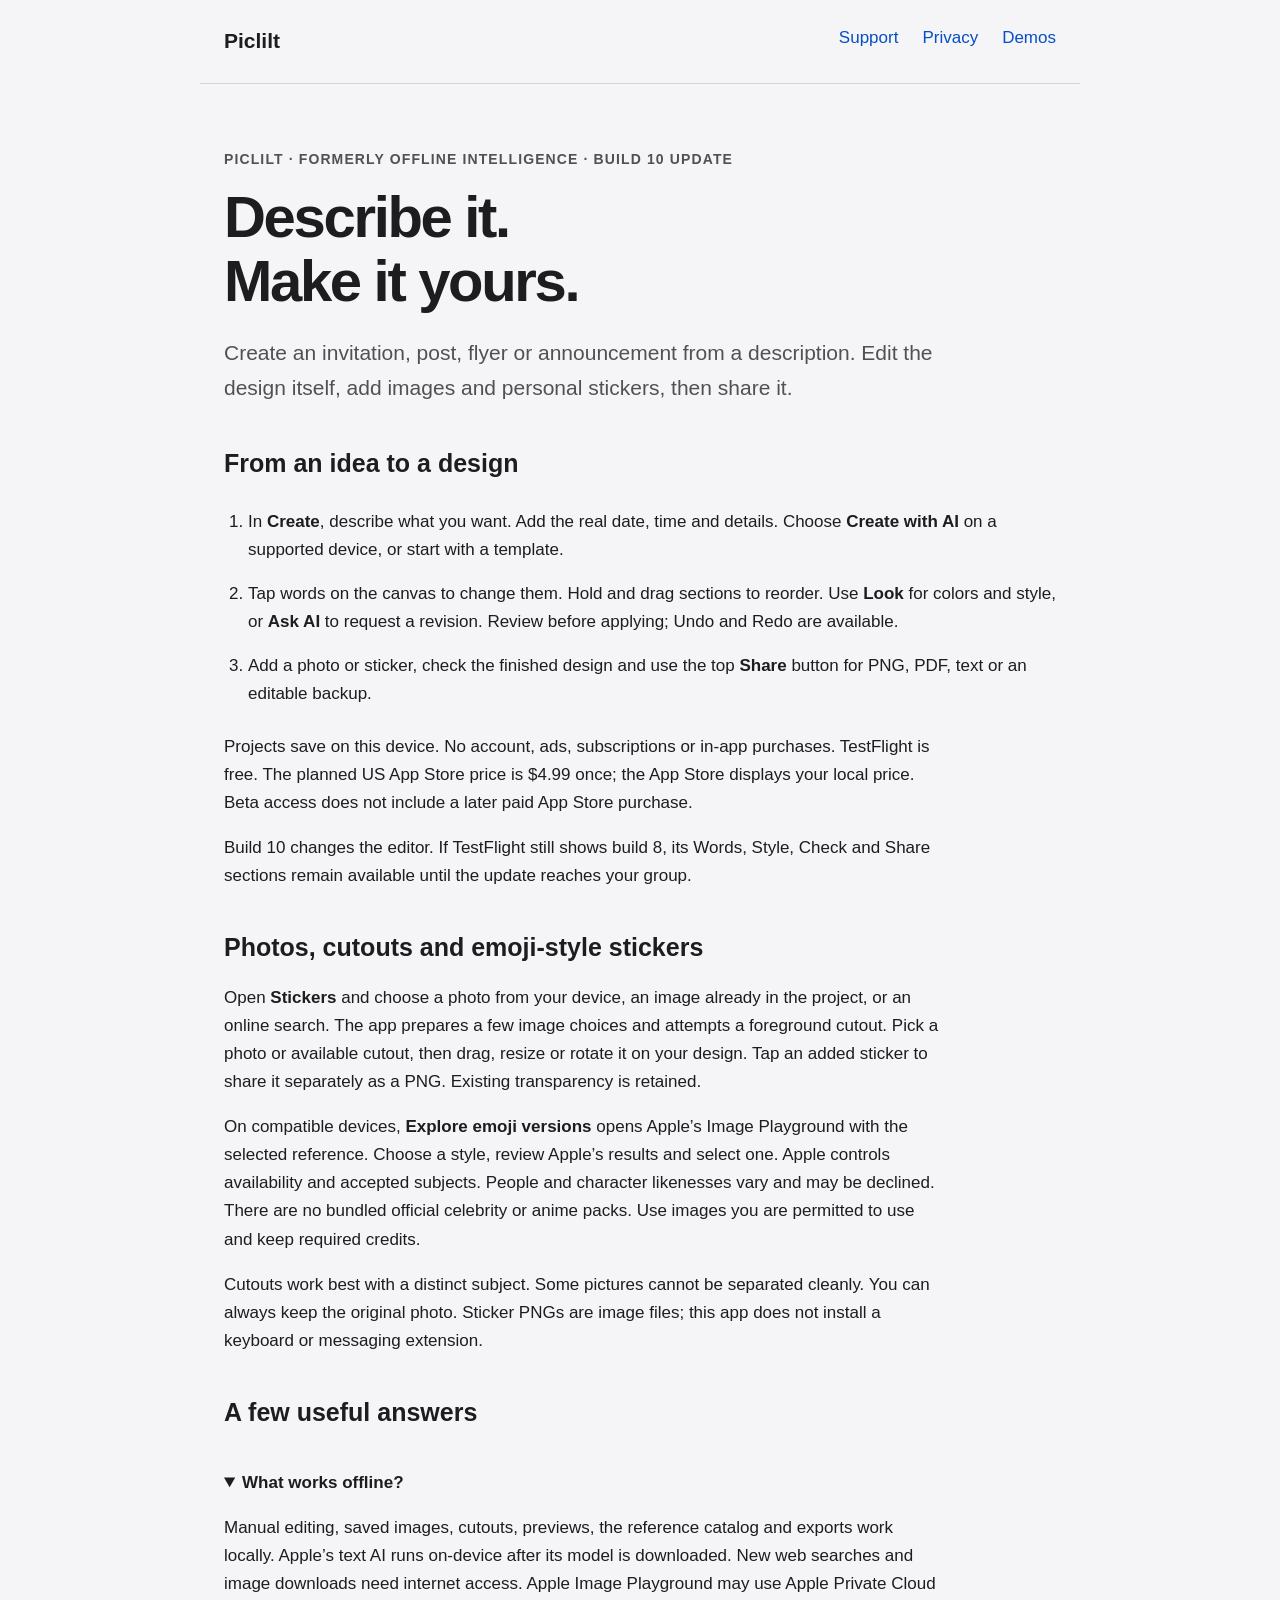
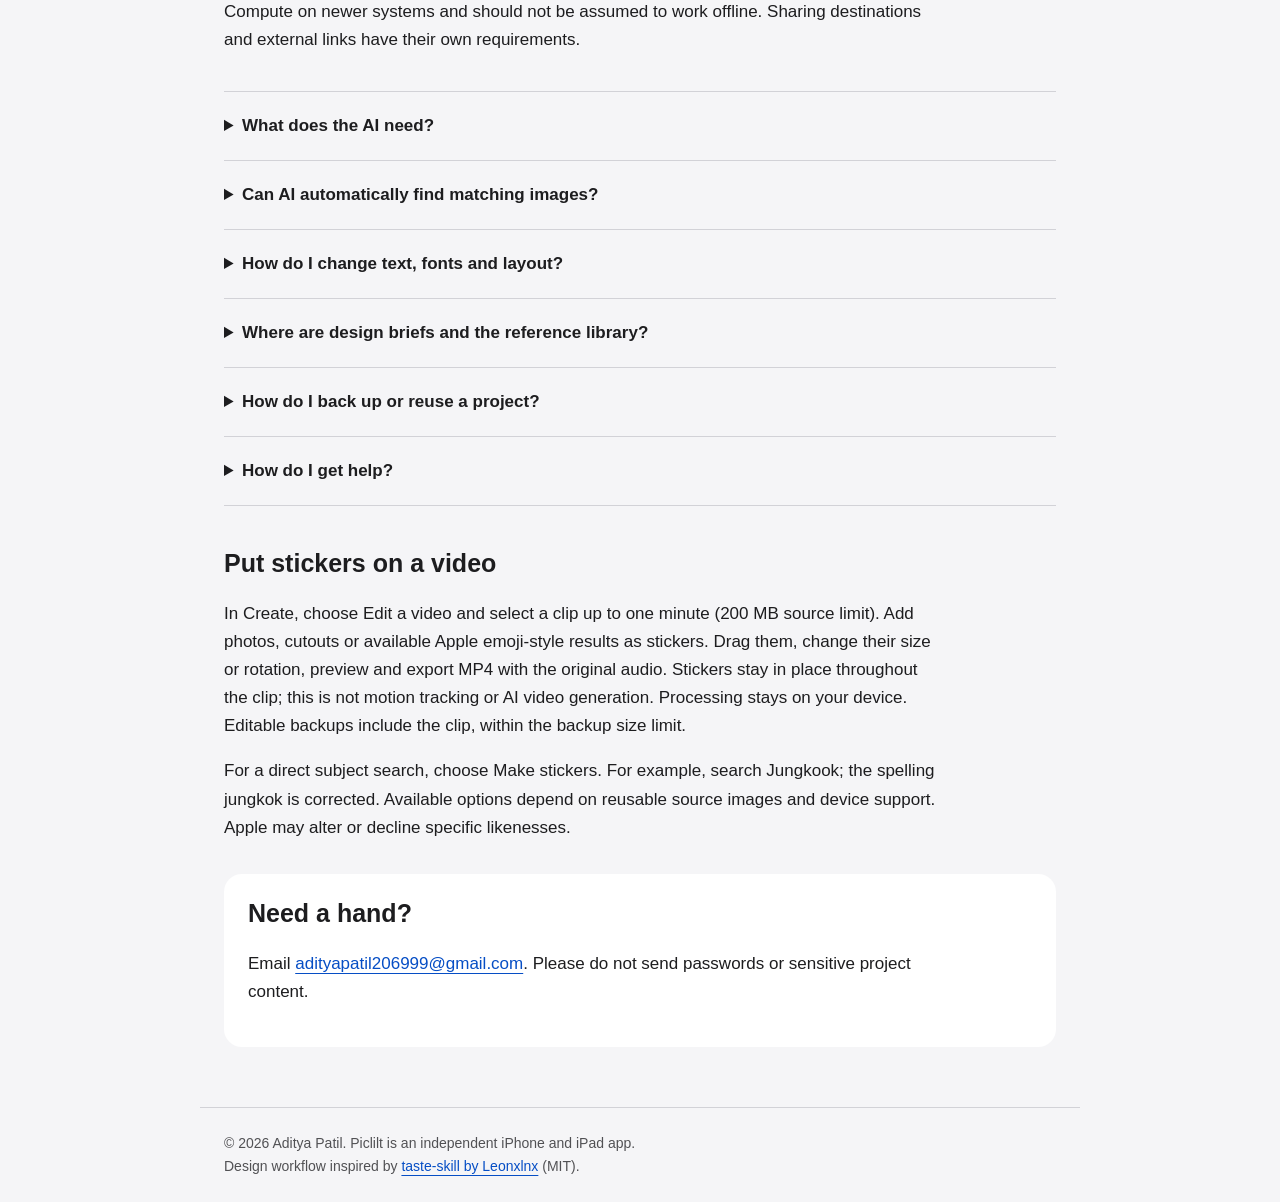
==== commit f364f695: "Document Piclilt build 10 video editing and real walkthroughs" ====
--- a/index.html
+++ b/index.html
@@ -1 +1 @@
-<!doctype html><html lang="en"><head><meta charset="utf-8"><meta name="viewport" content="width=device-width, initial-scale=1"><title>Support — Piclilt</title><meta name="description" content="Help with AI creation, editable designs, personal stickers, optional image search and local backups."><link rel="stylesheet" href="style.css"></head><body><a class="skip" href="#content">Skip to content</a><header><a class="brand" href="index.html">Piclilt</a><nav aria-label="Main"><a href="index.html">Support</a><a href="privacy.html">Privacy</a><a href="demos.html">Demos</a></nav></header><main id="content"><p class="tag">Piclilt · Formerly Offline Intelligence · Build 9 update</p><h1>Describe it.<br>Make it yours.</h1><p class="intro">Create an invitation, post, flyer or announcement from a description. Edit the design itself, add images and personal stickers, then share it.</p><section><h2>From an idea to a design</h2><ol class="steps"><li>In <strong>Create</strong>, describe what you want. Add the real date, time and details. Choose <strong>Create with AI</strong> on a supported device, or start with a template.</li><li>Tap words on the canvas to change them. Hold and drag sections to reorder. Use <strong>Look</strong> for colors and style, or <strong>Ask AI</strong> to request a revision. Review before applying; Undo and Redo are available.</li><li>Add a photo or sticker, check the finished design and use the top <strong>Share</strong> button for PNG, PDF, text or an editable backup.</li></ol><p>Projects save on this device. No account, ads, subscriptions or in-app purchases. TestFlight is free. The planned US App Store price is $4.99 once; the App Store displays your local price. Beta access does not include a later paid App Store purchase.</p><p>Build 9 changes the editor. If TestFlight still shows build 8, its Words, Style, Check and Share sections remain available until the update reaches your group.</p></section><section><h2>Photos, cutouts and emoji-style stickers</h2><p>Open <strong>Stickers</strong> and choose a photo from your device, an image already in the project, or an online search. The app prepares a few image choices and attempts a foreground cutout. Pick a photo or available cutout, then drag, resize or rotate it on your design. Tap an added sticker to share it separately as a PNG. Existing transparency is retained.</p><p>On compatible devices, <strong>Explore emoji versions</strong> opens Apple’s Image Playground with the selected reference. Choose a style, review Apple’s results and select one. Apple controls availability and accepted subjects. People and character likenesses vary and may be declined. There are no bundled official celebrity or anime packs. Use images you are permitted to use and keep required credits.</p><p>Cutouts work best with a distinct subject. Some pictures cannot be separated cleanly. You can always keep the original photo. Sticker PNGs are image files; this app does not install a keyboard or messaging extension.</p></section><section><h2>A few useful answers</h2><details open><summary>What works offline?</summary><p>Manual editing, saved images, cutouts, previews, the reference catalog and exports work locally. Apple’s text AI runs on-device after its model is downloaded. New web searches and image downloads need internet access. Apple Image Playground may use Apple Private Cloud Compute on newer systems and should not be assumed to work offline. Sharing destinations and external links have their own requirements.</p></details><details><summary>What does the AI need?</summary><p>Text AI requires iOS/iPadOS 26 or later, compatible Apple Intelligence hardware, a supported language/region, Apple Intelligence enabled and its model ready. The app shows its availability. If offered, Use English requests a supported English model language; it cannot bypass device or regional restrictions. Manual editing works on iOS/iPadOS 17 or later. Image Playground availability is separate.</p></details><details><summary>Can AI automatically find matching images?</summary><p>Turn on <strong>Find online images and cutouts</strong> before creating. AI chooses short search words and sends those words to Wikimedia Commons, Openverse and The Met; your full description stays on-device. Inspect the offered image and its source/license before choosing. Each provider and image host receives normal request information, including your IP address. Leave the switch off to create without web discovery.</p><p>Collections can time out or return no suitable images. Provider metadata can be incomplete. Hide an image or creator or report an issue from web image details. Reuse licenses do not cover every possible right, including endorsement or likeness rights. Inspect the original source before publishing.</p></details><details><summary>How do I change text, fonts and layout?</summary><p>Tap a text block to edit its wording. Its editor also offers headline font, size and alignment controls. Use Look to change the palette or visual style. Hold and drop sections to reorder, or use Arrange controls to move and hide them. Stickers can move freely within the design. Undo and Redo retain recent edits while the editor is open.</p></details><details><summary>Where are design briefs and the reference library?</summary><p>Open <strong>More tools</strong> in Create. App and website briefs retain the guided subject inventory, design-reference library, review rounds and prompt export. These tools prepare specifications for a designer or coding agent; they do not execute web layouts or generate app code.</p></details><details><summary>How do I back up or reuse a project?</summary><p>Touch and hold a project in Projects to duplicate or favorite it. In Settings, Export all projects writes an editable JSON backup. Import from Projects restores new copies, including saved images, credits and sticker placements. There is no automatic cloud sync. Back up important work before deleting the app.</p></details><details><summary>How do I get help?</summary><p>Replay the quick tour with the ? button on Create. During testing, use TestFlight’s Send Beta Feedback and include your device, OS, app build and the steps that failed. Share screenshots only if you are comfortable with their contents.</p></details></section><section class="contact"><h2>Need a hand?</h2><p>Email <a href="mailto:adityapatil206999@gmail.com?subject=Offline%20Intelligence%20support">adityapatil206999@gmail.com</a>. Please do not send passwords or sensitive project content.</p></section></main><footer>© 2026 Aditya Patil. Piclilt is an independent iPhone and iPad app.<br>Design workflow inspired by <a href="https://github.com/Leonxlnx/taste-skill">taste-skill by Leonxlnx</a> (MIT).</footer></body></html>+<!doctype html><html lang="en"><head><meta charset="utf-8"><meta name="viewport" content="width=device-width, initial-scale=1"><title>Support — Piclilt</title><meta name="description" content="Help with AI creation, editable designs, personal stickers, optional image search and local backups."><link rel="stylesheet" href="style.css"></head><body><a class="skip" href="#content">Skip to content</a><header><a class="brand" href="index.html">Piclilt</a><nav aria-label="Main"><a href="index.html">Support</a><a href="privacy.html">Privacy</a><a href="demos.html">Demos</a></nav></header><main id="content"><p class="tag">Piclilt · Formerly Offline Intelligence · Build 10 update</p><h1>Describe it.<br>Make it yours.</h1><p class="intro">Create an invitation, post, flyer or announcement from a description. Edit the design itself, add images and personal stickers, then share it.</p><section><h2>From an idea to a design</h2><ol class="steps"><li>In <strong>Create</strong>, describe what you want. Add the real date, time and details. Choose <strong>Create with AI</strong> on a supported device, or start with a template.</li><li>Tap words on the canvas to change them. Hold and drag sections to reorder. Use <strong>Look</strong> for colors and style, or <strong>Ask AI</strong> to request a revision. Review before applying; Undo and Redo are available.</li><li>Add a photo or sticker, check the finished design and use the top <strong>Share</strong> button for PNG, PDF, text or an editable backup.</li></ol><p>Projects save on this device. No account, ads, subscriptions or in-app purchases. TestFlight is free. The planned US App Store price is $4.99 once; the App Store displays your local price. Beta access does not include a later paid App Store purchase.</p><p>Build 10 changes the editor. If TestFlight still shows build 8, its Words, Style, Check and Share sections remain available until the update reaches your group.</p></section><section><h2>Photos, cutouts and emoji-style stickers</h2><p>Open <strong>Stickers</strong> and choose a photo from your device, an image already in the project, or an online search. The app prepares a few image choices and attempts a foreground cutout. Pick a photo or available cutout, then drag, resize or rotate it on your design. Tap an added sticker to share it separately as a PNG. Existing transparency is retained.</p><p>On compatible devices, <strong>Explore emoji versions</strong> opens Apple’s Image Playground with the selected reference. Choose a style, review Apple’s results and select one. Apple controls availability and accepted subjects. People and character likenesses vary and may be declined. There are no bundled official celebrity or anime packs. Use images you are permitted to use and keep required credits.</p><p>Cutouts work best with a distinct subject. Some pictures cannot be separated cleanly. You can always keep the original photo. Sticker PNGs are image files; this app does not install a keyboard or messaging extension.</p></section><section><h2>A few useful answers</h2><details open><summary>What works offline?</summary><p>Manual editing, saved images, cutouts, previews, the reference catalog and exports work locally. Apple’s text AI runs on-device after its model is downloaded. New web searches and image downloads need internet access. Apple Image Playground may use Apple Private Cloud Compute on newer systems and should not be assumed to work offline. Sharing destinations and external links have their own requirements.</p></details><details><summary>What does the AI need?</summary><p>Text AI requires iOS/iPadOS 26 or later, compatible Apple Intelligence hardware, a supported language/region, Apple Intelligence enabled and its model ready. The app shows its availability. If offered, Use English requests a supported English model language; it cannot bypass device or regional restrictions. Manual editing works on iOS/iPadOS 17 or later. Image Playground availability is separate.</p></details><details><summary>Can AI automatically find matching images?</summary><p>Turn on <strong>Find online images and cutouts</strong> before creating. AI chooses short search words and sends those words to Wikimedia Commons, Openverse and The Met; your full description stays on-device. Inspect the offered image and its source/license before choosing. Each provider and image host receives normal request information, including your IP address. Leave the switch off to create without web discovery.</p><p>Collections can time out or return no suitable images. Provider metadata can be incomplete. Hide an image or creator or report an issue from web image details. Reuse licenses do not cover every possible right, including endorsement or likeness rights. Inspect the original source before publishing.</p></details><details><summary>How do I change text, fonts and layout?</summary><p>Tap a text block to edit its wording. Its editor also offers headline font, size and alignment controls. Use Look to change the palette or visual style. Hold and drop sections to reorder, or use Arrange controls to move and hide them. Stickers can move freely within the design. Undo and Redo retain recent edits while the editor is open.</p></details><details><summary>Where are design briefs and the reference library?</summary><p>Open <strong>More tools</strong> in Create. App and website briefs retain the guided subject inventory, design-reference library, review rounds and prompt export. These tools prepare specifications for a designer or coding agent; they do not execute web layouts or generate app code.</p></details><details><summary>How do I back up or reuse a project?</summary><p>Touch and hold a project in Projects to duplicate or favorite it. In Settings, Export all projects writes an editable JSON backup. Import from Projects restores new copies, including saved images, credits and sticker placements. There is no automatic cloud sync. Back up important work before deleting the app.</p></details><details><summary>How do I get help?</summary><p>Replay the quick tour with the ? button on Create. During testing, use TestFlight’s Send Beta Feedback and include your device, OS, app build and the steps that failed. Share screenshots only if you are comfortable with their contents.</p></details></section><section><h2>Put stickers on a video</h2><p>In Create, choose Edit a video and select a clip up to one minute (200 MB source limit). Add photos, cutouts or available Apple emoji-style results as stickers. Drag them, change their size or rotation, preview and export MP4 with the original audio. Stickers stay in place throughout the clip; this is not motion tracking or AI video generation. Processing stays on your device. Editable backups include the clip, within the backup size limit.</p><p>For a direct subject search, choose Make stickers. For example, search Jungkook; the spelling jungkok is corrected. Available options depend on reusable source images and device support. Apple may alter or decline specific likenesses.</p></section><section class="contact"><h2>Need a hand?</h2><p>Email <a href="mailto:adityapatil206999@gmail.com?subject=Piclilt%20support">adityapatil206999@gmail.com</a>. Please do not send passwords or sensitive project content.</p></section></main><footer>© 2026 Aditya Patil. Piclilt is an independent iPhone and iPad app.<br>Design workflow inspired by <a href="https://github.com/Leonxlnx/taste-skill">taste-skill by Leonxlnx</a> (MIT).</footer></body></html>
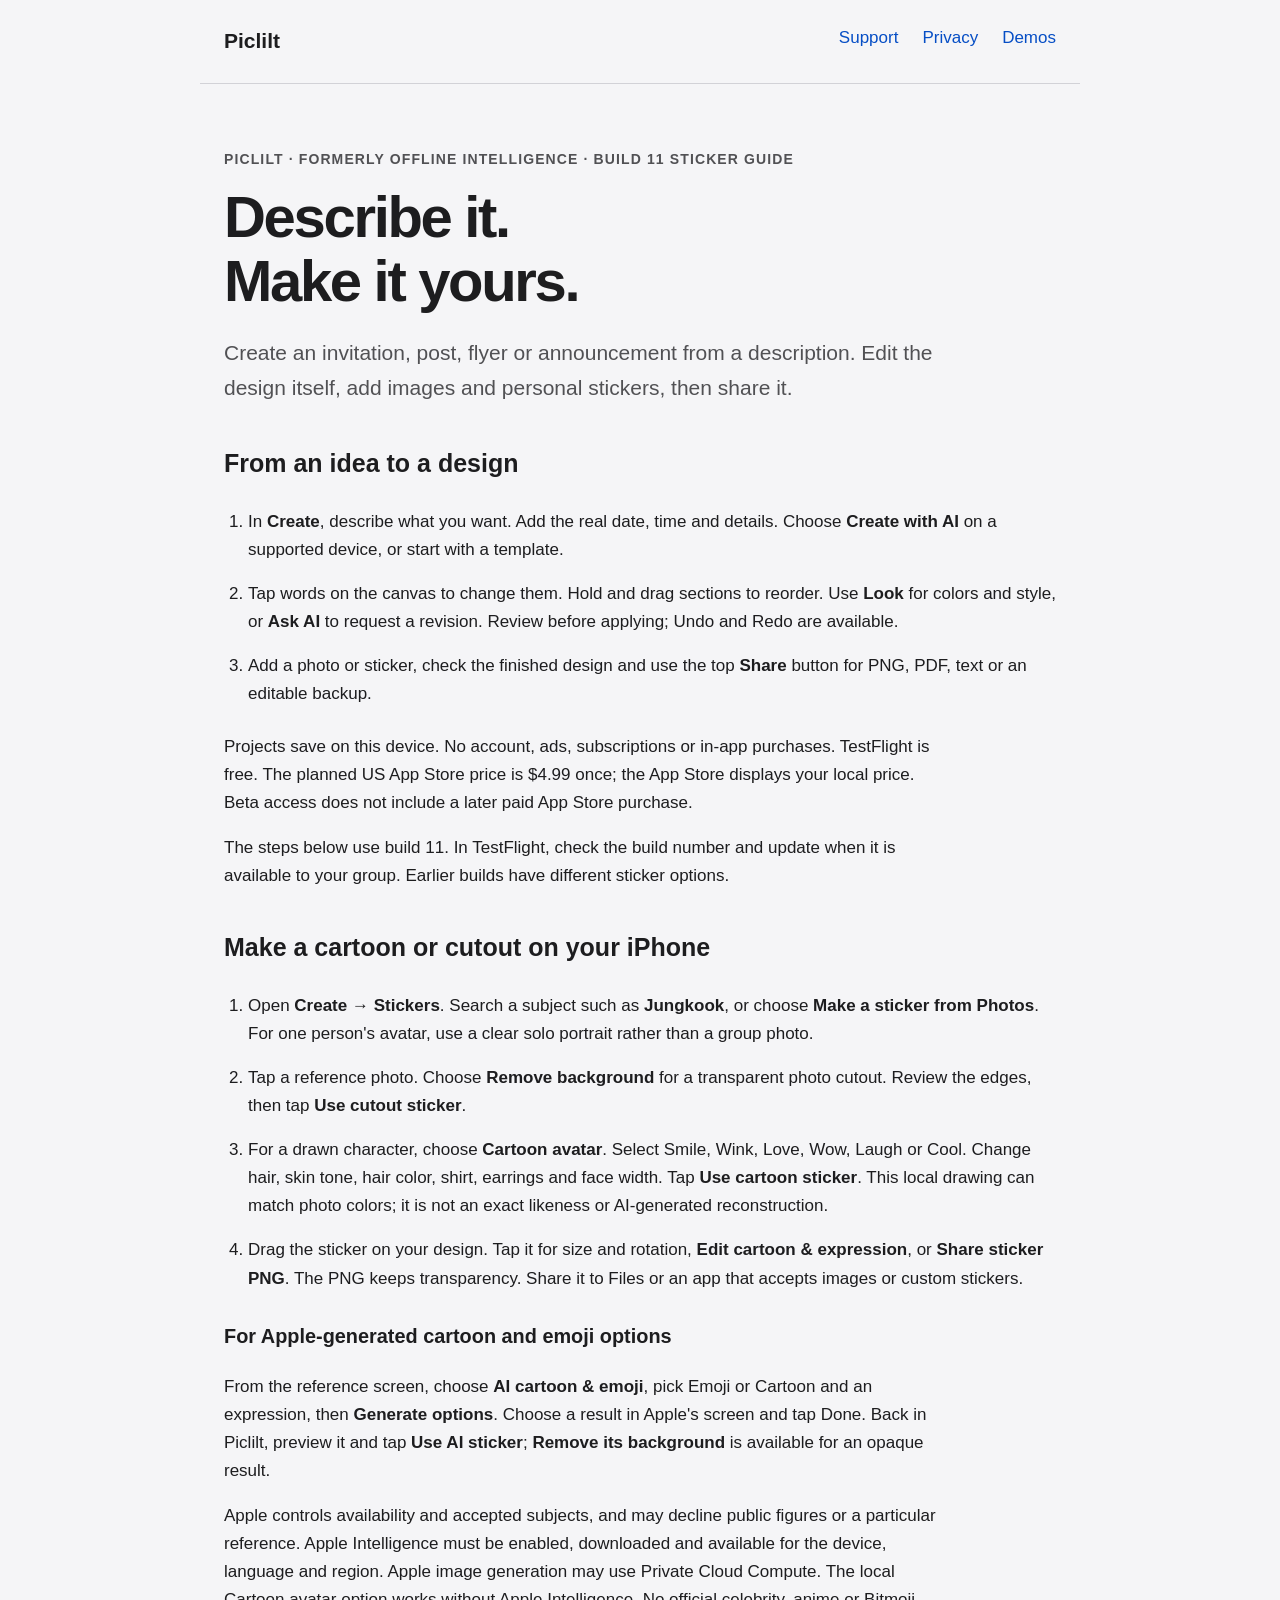
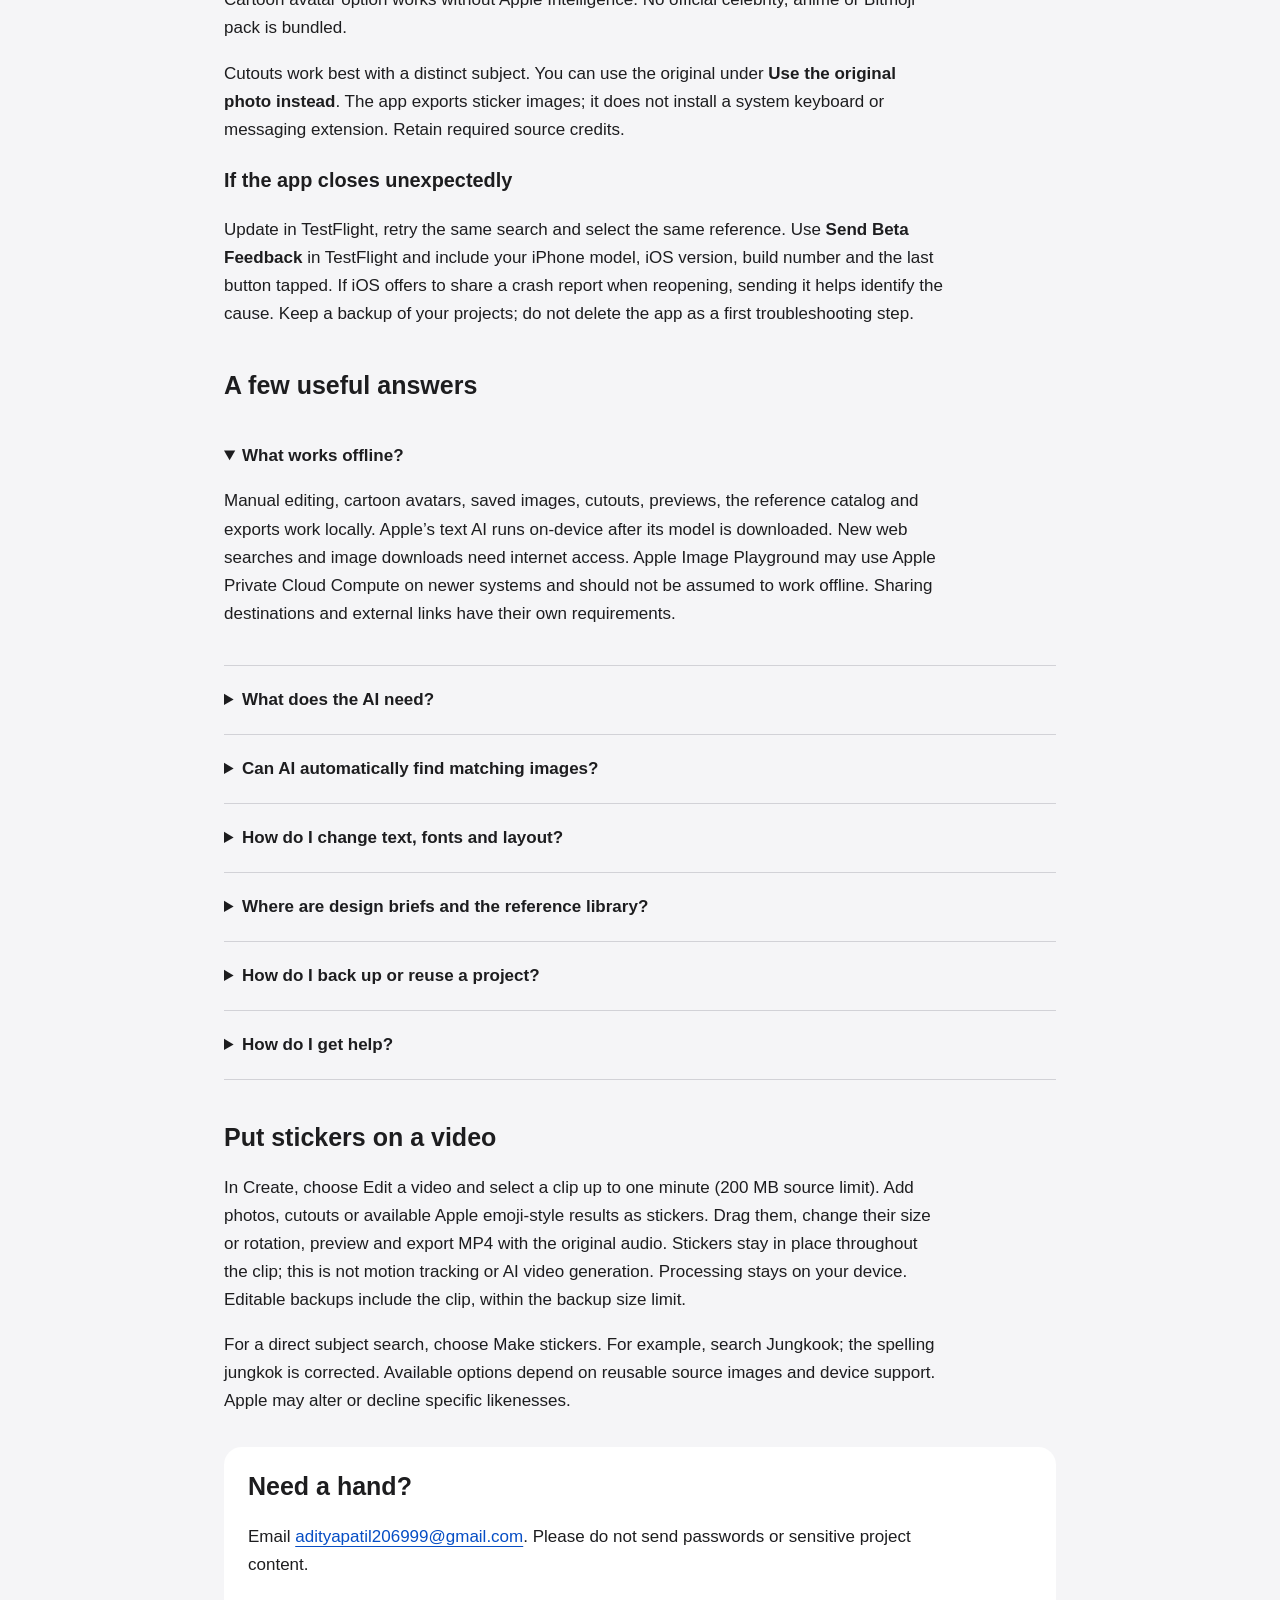
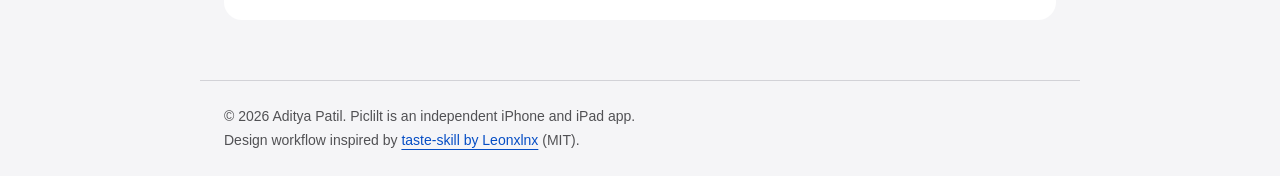
==== commit 7aadf0b2: "Document build 11 cartoon avatars, cutouts and iPhone sticker steps" ====
--- a/index.html
+++ b/index.html
@@ -1 +1 @@
-<!doctype html><html lang="en"><head><meta charset="utf-8"><meta name="viewport" content="width=device-width, initial-scale=1"><title>Support — Piclilt</title><meta name="description" content="Help with AI creation, editable designs, personal stickers, optional image search and local backups."><link rel="stylesheet" href="style.css"></head><body><a class="skip" href="#content">Skip to content</a><header><a class="brand" href="index.html">Piclilt</a><nav aria-label="Main"><a href="index.html">Support</a><a href="privacy.html">Privacy</a><a href="demos.html">Demos</a></nav></header><main id="content"><p class="tag">Piclilt · Formerly Offline Intelligence · Build 10 update</p><h1>Describe it.<br>Make it yours.</h1><p class="intro">Create an invitation, post, flyer or announcement from a description. Edit the design itself, add images and personal stickers, then share it.</p><section><h2>From an idea to a design</h2><ol class="steps"><li>In <strong>Create</strong>, describe what you want. Add the real date, time and details. Choose <strong>Create with AI</strong> on a supported device, or start with a template.</li><li>Tap words on the canvas to change them. Hold and drag sections to reorder. Use <strong>Look</strong> for colors and style, or <strong>Ask AI</strong> to request a revision. Review before applying; Undo and Redo are available.</li><li>Add a photo or sticker, check the finished design and use the top <strong>Share</strong> button for PNG, PDF, text or an editable backup.</li></ol><p>Projects save on this device. No account, ads, subscriptions or in-app purchases. TestFlight is free. The planned US App Store price is $4.99 once; the App Store displays your local price. Beta access does not include a later paid App Store purchase.</p><p>Build 10 changes the editor. If TestFlight still shows build 8, its Words, Style, Check and Share sections remain available until the update reaches your group.</p></section><section><h2>Photos, cutouts and emoji-style stickers</h2><p>Open <strong>Stickers</strong> and choose a photo from your device, an image already in the project, or an online search. The app prepares a few image choices and attempts a foreground cutout. Pick a photo or available cutout, then drag, resize or rotate it on your design. Tap an added sticker to share it separately as a PNG. Existing transparency is retained.</p><p>On compatible devices, <strong>Explore emoji versions</strong> opens Apple’s Image Playground with the selected reference. Choose a style, review Apple’s results and select one. Apple controls availability and accepted subjects. People and character likenesses vary and may be declined. There are no bundled official celebrity or anime packs. Use images you are permitted to use and keep required credits.</p><p>Cutouts work best with a distinct subject. Some pictures cannot be separated cleanly. You can always keep the original photo. Sticker PNGs are image files; this app does not install a keyboard or messaging extension.</p></section><section><h2>A few useful answers</h2><details open><summary>What works offline?</summary><p>Manual editing, saved images, cutouts, previews, the reference catalog and exports work locally. Apple’s text AI runs on-device after its model is downloaded. New web searches and image downloads need internet access. Apple Image Playground may use Apple Private Cloud Compute on newer systems and should not be assumed to work offline. Sharing destinations and external links have their own requirements.</p></details><details><summary>What does the AI need?</summary><p>Text AI requires iOS/iPadOS 26 or later, compatible Apple Intelligence hardware, a supported language/region, Apple Intelligence enabled and its model ready. The app shows its availability. If offered, Use English requests a supported English model language; it cannot bypass device or regional restrictions. Manual editing works on iOS/iPadOS 17 or later. Image Playground availability is separate.</p></details><details><summary>Can AI automatically find matching images?</summary><p>Turn on <strong>Find online images and cutouts</strong> before creating. AI chooses short search words and sends those words to Wikimedia Commons, Openverse and The Met; your full description stays on-device. Inspect the offered image and its source/license before choosing. Each provider and image host receives normal request information, including your IP address. Leave the switch off to create without web discovery.</p><p>Collections can time out or return no suitable images. Provider metadata can be incomplete. Hide an image or creator or report an issue from web image details. Reuse licenses do not cover every possible right, including endorsement or likeness rights. Inspect the original source before publishing.</p></details><details><summary>How do I change text, fonts and layout?</summary><p>Tap a text block to edit its wording. Its editor also offers headline font, size and alignment controls. Use Look to change the palette or visual style. Hold and drop sections to reorder, or use Arrange controls to move and hide them. Stickers can move freely within the design. Undo and Redo retain recent edits while the editor is open.</p></details><details><summary>Where are design briefs and the reference library?</summary><p>Open <strong>More tools</strong> in Create. App and website briefs retain the guided subject inventory, design-reference library, review rounds and prompt export. These tools prepare specifications for a designer or coding agent; they do not execute web layouts or generate app code.</p></details><details><summary>How do I back up or reuse a project?</summary><p>Touch and hold a project in Projects to duplicate or favorite it. In Settings, Export all projects writes an editable JSON backup. Import from Projects restores new copies, including saved images, credits and sticker placements. There is no automatic cloud sync. Back up important work before deleting the app.</p></details><details><summary>How do I get help?</summary><p>Replay the quick tour with the ? button on Create. During testing, use TestFlight’s Send Beta Feedback and include your device, OS, app build and the steps that failed. Share screenshots only if you are comfortable with their contents.</p></details></section><section><h2>Put stickers on a video</h2><p>In Create, choose Edit a video and select a clip up to one minute (200 MB source limit). Add photos, cutouts or available Apple emoji-style results as stickers. Drag them, change their size or rotation, preview and export MP4 with the original audio. Stickers stay in place throughout the clip; this is not motion tracking or AI video generation. Processing stays on your device. Editable backups include the clip, within the backup size limit.</p><p>For a direct subject search, choose Make stickers. For example, search Jungkook; the spelling jungkok is corrected. Available options depend on reusable source images and device support. Apple may alter or decline specific likenesses.</p></section><section class="contact"><h2>Need a hand?</h2><p>Email <a href="mailto:adityapatil206999@gmail.com?subject=Piclilt%20support">adityapatil206999@gmail.com</a>. Please do not send passwords or sensitive project content.</p></section></main><footer>© 2026 Aditya Patil. Piclilt is an independent iPhone and iPad app.<br>Design workflow inspired by <a href="https://github.com/Leonxlnx/taste-skill">taste-skill by Leonxlnx</a> (MIT).</footer></body></html>+<!doctype html><html lang="en"><head><meta charset="utf-8"><meta name="viewport" content="width=device-width, initial-scale=1"><title>Support — Piclilt</title><meta name="description" content="Help with AI creation, editable designs, personal stickers, optional image search and local backups."><link rel="stylesheet" href="style.css"></head><body><a class="skip" href="#content">Skip to content</a><header><a class="brand" href="index.html">Piclilt</a><nav aria-label="Main"><a href="index.html">Support</a><a href="privacy.html">Privacy</a><a href="demos.html">Demos</a></nav></header><main id="content"><p class="tag">Piclilt · Formerly Offline Intelligence · Build 11 sticker guide</p><h1>Describe it.<br>Make it yours.</h1><p class="intro">Create an invitation, post, flyer or announcement from a description. Edit the design itself, add images and personal stickers, then share it.</p><section><h2>From an idea to a design</h2><ol class="steps"><li>In <strong>Create</strong>, describe what you want. Add the real date, time and details. Choose <strong>Create with AI</strong> on a supported device, or start with a template.</li><li>Tap words on the canvas to change them. Hold and drag sections to reorder. Use <strong>Look</strong> for colors and style, or <strong>Ask AI</strong> to request a revision. Review before applying; Undo and Redo are available.</li><li>Add a photo or sticker, check the finished design and use the top <strong>Share</strong> button for PNG, PDF, text or an editable backup.</li></ol><p>Projects save on this device. No account, ads, subscriptions or in-app purchases. TestFlight is free. The planned US App Store price is $4.99 once; the App Store displays your local price. Beta access does not include a later paid App Store purchase.</p><p>The steps below use build 11. In TestFlight, check the build number and update when it is available to your group. Earlier builds have different sticker options.</p></section><section id="stickers"><h2>Make a cartoon or cutout on your iPhone</h2><ol class="steps"><li>Open <strong>Create → Stickers</strong>. Search a subject such as <strong>Jungkook</strong>, or choose <strong>Make a sticker from Photos</strong>. For one person's avatar, use a clear solo portrait rather than a group photo.</li><li>Tap a reference photo. Choose <strong>Remove background</strong> for a transparent photo cutout. Review the edges, then tap <strong>Use cutout sticker</strong>.</li><li>For a drawn character, choose <strong>Cartoon avatar</strong>. Select Smile, Wink, Love, Wow, Laugh or Cool. Change hair, skin tone, hair color, shirt, earrings and face width. Tap <strong>Use cartoon sticker</strong>. This local drawing can match photo colors; it is not an exact likeness or AI-generated reconstruction.</li><li>Drag the sticker on your design. Tap it for size and rotation, <strong>Edit cartoon & expression</strong>, or <strong>Share sticker PNG</strong>. The PNG keeps transparency. Share it to Files or an app that accepts images or custom stickers.</li></ol><h3>For Apple-generated cartoon and emoji options</h3><p>From the reference screen, choose <strong>AI cartoon & emoji</strong>, pick Emoji or Cartoon and an expression, then <strong>Generate options</strong>. Choose a result in Apple's screen and tap Done. Back in Piclilt, preview it and tap <strong>Use AI sticker</strong>; <strong>Remove its background</strong> is available for an opaque result.</p><p>Apple controls availability and accepted subjects, and may decline public figures or a particular reference. Apple Intelligence must be enabled, downloaded and available for the device, language and region. Apple image generation may use Private Cloud Compute. The local Cartoon avatar option works without Apple Intelligence. No official celebrity, anime or Bitmoji pack is bundled.</p><p>Cutouts work best with a distinct subject. You can use the original under <strong>Use the original photo instead</strong>. The app exports sticker images; it does not install a system keyboard or messaging extension. Retain required source credits.</p><h3>If the app closes unexpectedly</h3><p>Update in TestFlight, retry the same search and select the same reference. Use <strong>Send Beta Feedback</strong> in TestFlight and include your iPhone model, iOS version, build number and the last button tapped. If iOS offers to share a crash report when reopening, sending it helps identify the cause. Keep a backup of your projects; do not delete the app as a first troubleshooting step.</p></section><section><h2>A few useful answers</h2><details open><summary>What works offline?</summary><p>Manual editing, cartoon avatars, saved images, cutouts, previews, the reference catalog and exports work locally. Apple’s text AI runs on-device after its model is downloaded. New web searches and image downloads need internet access. Apple Image Playground may use Apple Private Cloud Compute on newer systems and should not be assumed to work offline. Sharing destinations and external links have their own requirements.</p></details><details><summary>What does the AI need?</summary><p>Text AI requires iOS/iPadOS 26 or later, compatible Apple Intelligence hardware, a supported language/region, Apple Intelligence enabled and its model ready. The app shows its availability. If offered, Use English requests a supported English model language; it cannot bypass device or regional restrictions. Manual editing works on iOS/iPadOS 17 or later. Image Playground availability is separate.</p></details><details><summary>Can AI automatically find matching images?</summary><p>Turn on <strong>Find online images and cutouts</strong> before creating. AI chooses short search words and sends those words to Wikimedia Commons, Openverse and The Met; your full description stays on-device. Inspect the offered image and its source/license before choosing. Each provider and image host receives normal request information, including your IP address. Leave the switch off to create without web discovery.</p><p>Collections can time out or return no suitable images. Provider metadata can be incomplete. Hide an image or creator or report an issue from web image details. Reuse licenses do not cover every possible right, including endorsement or likeness rights. Inspect the original source before publishing.</p></details><details><summary>How do I change text, fonts and layout?</summary><p>Tap a text block to edit its wording. Its editor also offers headline font, size and alignment controls. Use Look to change the palette or visual style. Hold and drop sections to reorder, or use Arrange controls to move and hide them. Stickers can move freely within the design. Undo and Redo retain recent edits while the editor is open.</p></details><details><summary>Where are design briefs and the reference library?</summary><p>Open <strong>More tools</strong> in Create. App and website briefs retain the guided subject inventory, design-reference library, review rounds and prompt export. These tools prepare specifications for a designer or coding agent; they do not execute web layouts or generate app code.</p></details><details><summary>How do I back up or reuse a project?</summary><p>Touch and hold a project in Projects to duplicate or favorite it. In Settings, Export all projects writes an editable JSON backup. Import from Projects restores new copies, including saved images, credits and sticker placements. There is no automatic cloud sync. Back up important work before deleting the app.</p></details><details><summary>How do I get help?</summary><p>Replay the quick tour with the ? button on Create. During testing, use TestFlight’s Send Beta Feedback and include your device, OS, app build and the steps that failed. Share screenshots only if you are comfortable with their contents.</p></details></section><section><h2>Put stickers on a video</h2><p>In Create, choose Edit a video and select a clip up to one minute (200 MB source limit). Add photos, cutouts or available Apple emoji-style results as stickers. Drag them, change their size or rotation, preview and export MP4 with the original audio. Stickers stay in place throughout the clip; this is not motion tracking or AI video generation. Processing stays on your device. Editable backups include the clip, within the backup size limit.</p><p>For a direct subject search, choose Make stickers. For example, search Jungkook; the spelling jungkok is corrected. Available options depend on reusable source images and device support. Apple may alter or decline specific likenesses.</p></section><section class="contact"><h2>Need a hand?</h2><p>Email <a href="mailto:adityapatil206999@gmail.com?subject=Piclilt%20support">adityapatil206999@gmail.com</a>. Please do not send passwords or sensitive project content.</p></section></main><footer>© 2026 Aditya Patil. Piclilt is an independent iPhone and iPad app.<br>Design workflow inspired by <a href="https://github.com/Leonxlnx/taste-skill">taste-skill by Leonxlnx</a> (MIT).</footer></body></html>
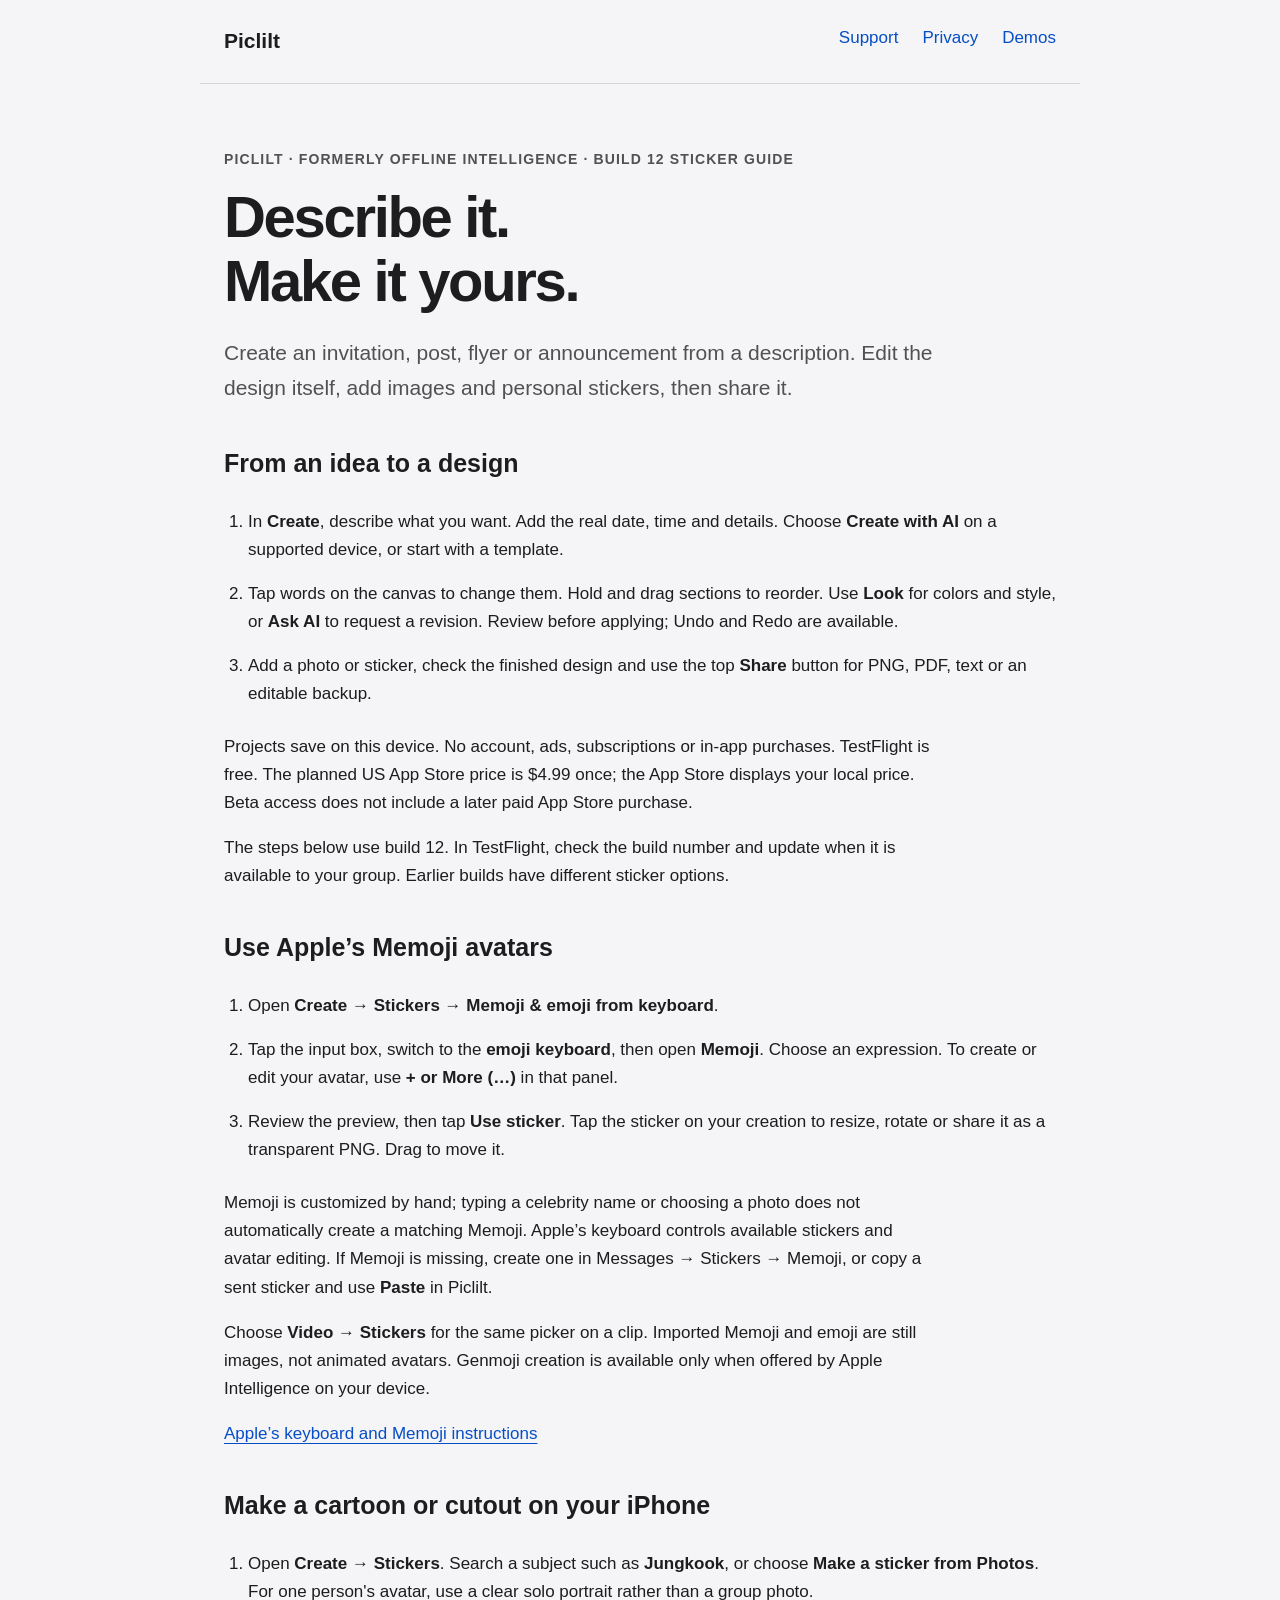
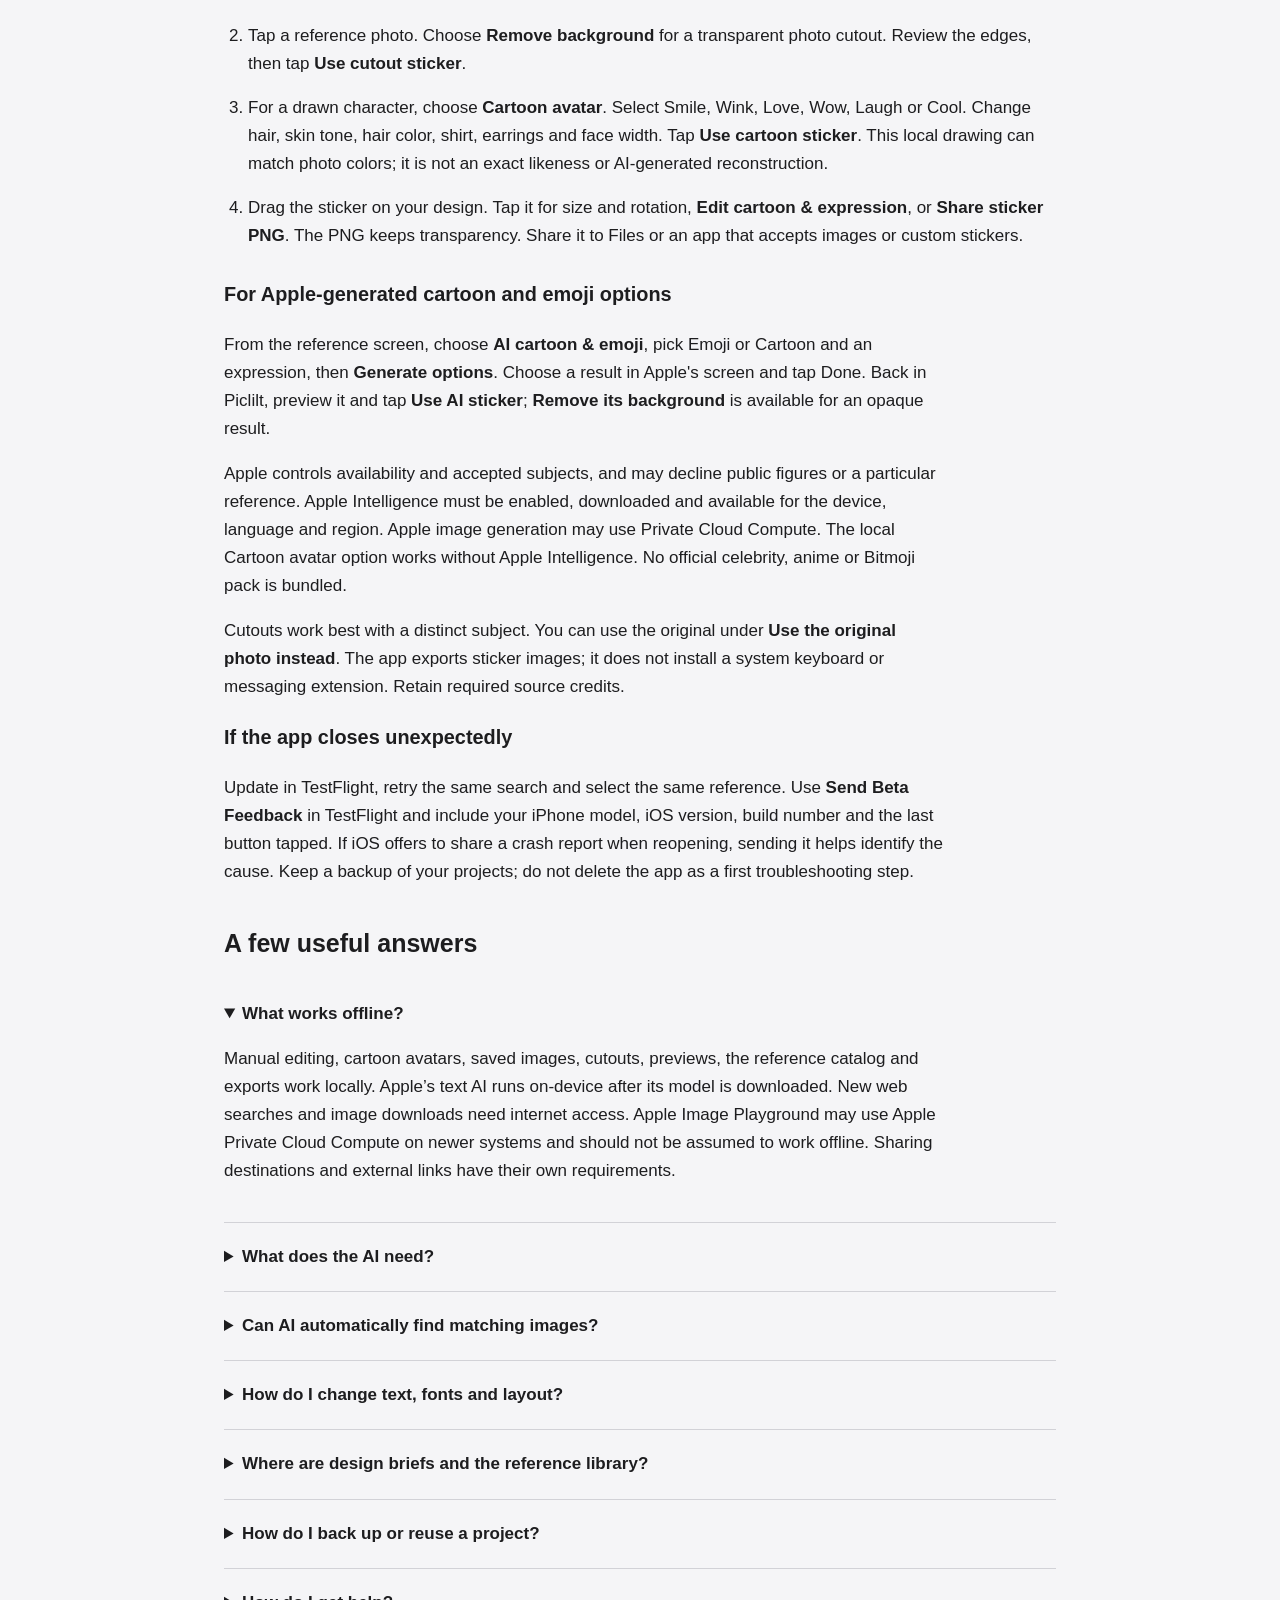
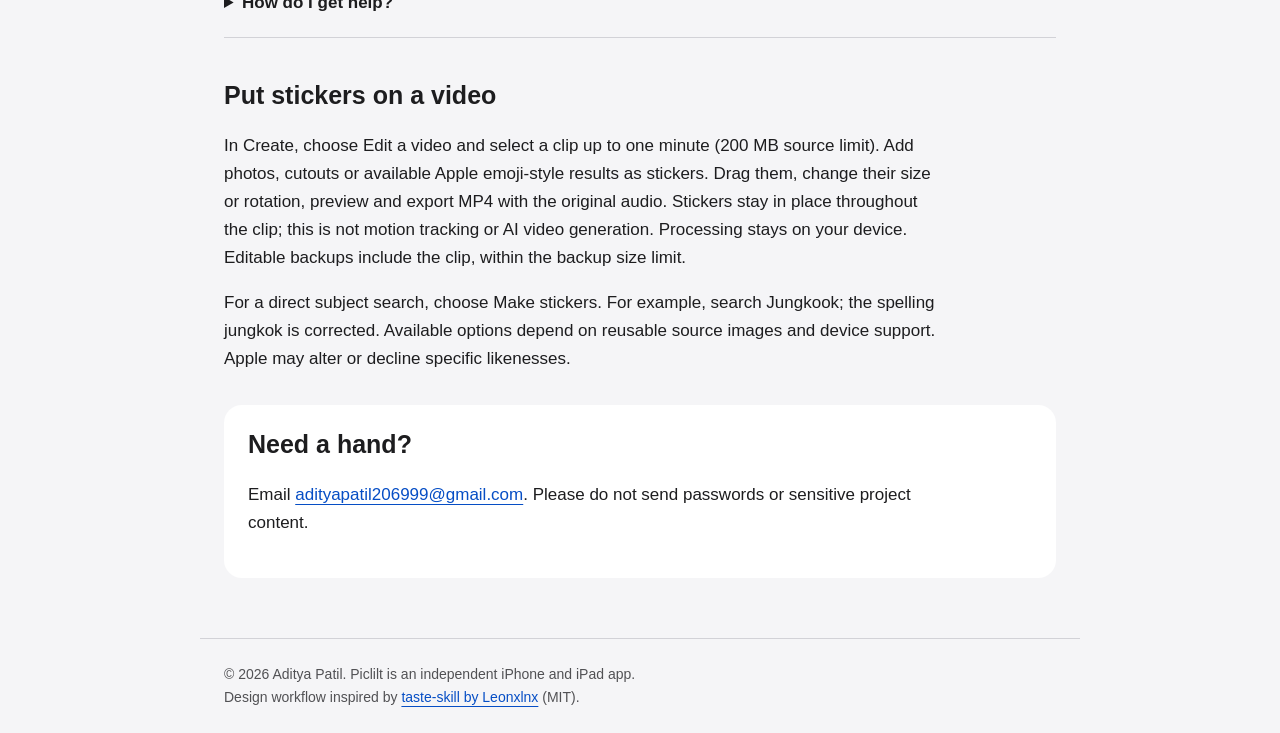
==== commit a7817ed5: "Add build 12 native Memoji keyboard guide and limitations" ====
--- a/index.html
+++ b/index.html
@@ -1 +1 @@
-<!doctype html><html lang="en"><head><meta charset="utf-8"><meta name="viewport" content="width=device-width, initial-scale=1"><title>Support — Piclilt</title><meta name="description" content="Help with AI creation, editable designs, personal stickers, optional image search and local backups."><link rel="stylesheet" href="style.css"></head><body><a class="skip" href="#content">Skip to content</a><header><a class="brand" href="index.html">Piclilt</a><nav aria-label="Main"><a href="index.html">Support</a><a href="privacy.html">Privacy</a><a href="demos.html">Demos</a></nav></header><main id="content"><p class="tag">Piclilt · Formerly Offline Intelligence · Build 11 sticker guide</p><h1>Describe it.<br>Make it yours.</h1><p class="intro">Create an invitation, post, flyer or announcement from a description. Edit the design itself, add images and personal stickers, then share it.</p><section><h2>From an idea to a design</h2><ol class="steps"><li>In <strong>Create</strong>, describe what you want. Add the real date, time and details. Choose <strong>Create with AI</strong> on a supported device, or start with a template.</li><li>Tap words on the canvas to change them. Hold and drag sections to reorder. Use <strong>Look</strong> for colors and style, or <strong>Ask AI</strong> to request a revision. Review before applying; Undo and Redo are available.</li><li>Add a photo or sticker, check the finished design and use the top <strong>Share</strong> button for PNG, PDF, text or an editable backup.</li></ol><p>Projects save on this device. No account, ads, subscriptions or in-app purchases. TestFlight is free. The planned US App Store price is $4.99 once; the App Store displays your local price. Beta access does not include a later paid App Store purchase.</p><p>The steps below use build 11. In TestFlight, check the build number and update when it is available to your group. Earlier builds have different sticker options.</p></section><section id="stickers"><h2>Make a cartoon or cutout on your iPhone</h2><ol class="steps"><li>Open <strong>Create → Stickers</strong>. Search a subject such as <strong>Jungkook</strong>, or choose <strong>Make a sticker from Photos</strong>. For one person's avatar, use a clear solo portrait rather than a group photo.</li><li>Tap a reference photo. Choose <strong>Remove background</strong> for a transparent photo cutout. Review the edges, then tap <strong>Use cutout sticker</strong>.</li><li>For a drawn character, choose <strong>Cartoon avatar</strong>. Select Smile, Wink, Love, Wow, Laugh or Cool. Change hair, skin tone, hair color, shirt, earrings and face width. Tap <strong>Use cartoon sticker</strong>. This local drawing can match photo colors; it is not an exact likeness or AI-generated reconstruction.</li><li>Drag the sticker on your design. Tap it for size and rotation, <strong>Edit cartoon & expression</strong>, or <strong>Share sticker PNG</strong>. The PNG keeps transparency. Share it to Files or an app that accepts images or custom stickers.</li></ol><h3>For Apple-generated cartoon and emoji options</h3><p>From the reference screen, choose <strong>AI cartoon & emoji</strong>, pick Emoji or Cartoon and an expression, then <strong>Generate options</strong>. Choose a result in Apple's screen and tap Done. Back in Piclilt, preview it and tap <strong>Use AI sticker</strong>; <strong>Remove its background</strong> is available for an opaque result.</p><p>Apple controls availability and accepted subjects, and may decline public figures or a particular reference. Apple Intelligence must be enabled, downloaded and available for the device, language and region. Apple image generation may use Private Cloud Compute. The local Cartoon avatar option works without Apple Intelligence. No official celebrity, anime or Bitmoji pack is bundled.</p><p>Cutouts work best with a distinct subject. You can use the original under <strong>Use the original photo instead</strong>. The app exports sticker images; it does not install a system keyboard or messaging extension. Retain required source credits.</p><h3>If the app closes unexpectedly</h3><p>Update in TestFlight, retry the same search and select the same reference. Use <strong>Send Beta Feedback</strong> in TestFlight and include your iPhone model, iOS version, build number and the last button tapped. If iOS offers to share a crash report when reopening, sending it helps identify the cause. Keep a backup of your projects; do not delete the app as a first troubleshooting step.</p></section><section><h2>A few useful answers</h2><details open><summary>What works offline?</summary><p>Manual editing, cartoon avatars, saved images, cutouts, previews, the reference catalog and exports work locally. Apple’s text AI runs on-device after its model is downloaded. New web searches and image downloads need internet access. Apple Image Playground may use Apple Private Cloud Compute on newer systems and should not be assumed to work offline. Sharing destinations and external links have their own requirements.</p></details><details><summary>What does the AI need?</summary><p>Text AI requires iOS/iPadOS 26 or later, compatible Apple Intelligence hardware, a supported language/region, Apple Intelligence enabled and its model ready. The app shows its availability. If offered, Use English requests a supported English model language; it cannot bypass device or regional restrictions. Manual editing works on iOS/iPadOS 17 or later. Image Playground availability is separate.</p></details><details><summary>Can AI automatically find matching images?</summary><p>Turn on <strong>Find online images and cutouts</strong> before creating. AI chooses short search words and sends those words to Wikimedia Commons, Openverse and The Met; your full description stays on-device. Inspect the offered image and its source/license before choosing. Each provider and image host receives normal request information, including your IP address. Leave the switch off to create without web discovery.</p><p>Collections can time out or return no suitable images. Provider metadata can be incomplete. Hide an image or creator or report an issue from web image details. Reuse licenses do not cover every possible right, including endorsement or likeness rights. Inspect the original source before publishing.</p></details><details><summary>How do I change text, fonts and layout?</summary><p>Tap a text block to edit its wording. Its editor also offers headline font, size and alignment controls. Use Look to change the palette or visual style. Hold and drop sections to reorder, or use Arrange controls to move and hide them. Stickers can move freely within the design. Undo and Redo retain recent edits while the editor is open.</p></details><details><summary>Where are design briefs and the reference library?</summary><p>Open <strong>More tools</strong> in Create. App and website briefs retain the guided subject inventory, design-reference library, review rounds and prompt export. These tools prepare specifications for a designer or coding agent; they do not execute web layouts or generate app code.</p></details><details><summary>How do I back up or reuse a project?</summary><p>Touch and hold a project in Projects to duplicate or favorite it. In Settings, Export all projects writes an editable JSON backup. Import from Projects restores new copies, including saved images, credits and sticker placements. There is no automatic cloud sync. Back up important work before deleting the app.</p></details><details><summary>How do I get help?</summary><p>Replay the quick tour with the ? button on Create. During testing, use TestFlight’s Send Beta Feedback and include your device, OS, app build and the steps that failed. Share screenshots only if you are comfortable with their contents.</p></details></section><section><h2>Put stickers on a video</h2><p>In Create, choose Edit a video and select a clip up to one minute (200 MB source limit). Add photos, cutouts or available Apple emoji-style results as stickers. Drag them, change their size or rotation, preview and export MP4 with the original audio. Stickers stay in place throughout the clip; this is not motion tracking or AI video generation. Processing stays on your device. Editable backups include the clip, within the backup size limit.</p><p>For a direct subject search, choose Make stickers. For example, search Jungkook; the spelling jungkok is corrected. Available options depend on reusable source images and device support. Apple may alter or decline specific likenesses.</p></section><section class="contact"><h2>Need a hand?</h2><p>Email <a href="mailto:adityapatil206999@gmail.com?subject=Piclilt%20support">adityapatil206999@gmail.com</a>. Please do not send passwords or sensitive project content.</p></section></main><footer>© 2026 Aditya Patil. Piclilt is an independent iPhone and iPad app.<br>Design workflow inspired by <a href="https://github.com/Leonxlnx/taste-skill">taste-skill by Leonxlnx</a> (MIT).</footer></body></html>+<!doctype html><html lang="en"><head><meta charset="utf-8"><meta name="viewport" content="width=device-width, initial-scale=1"><title>Support — Piclilt</title><meta name="description" content="Help with AI creation, editable designs, personal stickers, optional image search and local backups."><link rel="stylesheet" href="style.css"></head><body><a class="skip" href="#content">Skip to content</a><header><a class="brand" href="index.html">Piclilt</a><nav aria-label="Main"><a href="index.html">Support</a><a href="privacy.html">Privacy</a><a href="demos.html">Demos</a></nav></header><main id="content"><p class="tag">Piclilt · Formerly Offline Intelligence · Build 12 sticker guide</p><h1>Describe it.<br>Make it yours.</h1><p class="intro">Create an invitation, post, flyer or announcement from a description. Edit the design itself, add images and personal stickers, then share it.</p><section><h2>From an idea to a design</h2><ol class="steps"><li>In <strong>Create</strong>, describe what you want. Add the real date, time and details. Choose <strong>Create with AI</strong> on a supported device, or start with a template.</li><li>Tap words on the canvas to change them. Hold and drag sections to reorder. Use <strong>Look</strong> for colors and style, or <strong>Ask AI</strong> to request a revision. Review before applying; Undo and Redo are available.</li><li>Add a photo or sticker, check the finished design and use the top <strong>Share</strong> button for PNG, PDF, text or an editable backup.</li></ol><p>Projects save on this device. No account, ads, subscriptions or in-app purchases. TestFlight is free. The planned US App Store price is $4.99 once; the App Store displays your local price. Beta access does not include a later paid App Store purchase.</p><p>The steps below use build 12. In TestFlight, check the build number and update when it is available to your group. Earlier builds have different sticker options.</p></section><section id="memoji"><h2>Use Apple’s Memoji avatars</h2><ol class="steps"><li>Open <strong>Create → Stickers → Memoji &amp; emoji from keyboard</strong>.</li><li>Tap the input box, switch to the <strong>emoji keyboard</strong>, then open <strong>Memoji</strong>. Choose an expression. To create or edit your avatar, use <strong>+ or More (…)</strong> in that panel.</li><li>Review the preview, then tap <strong>Use sticker</strong>. Tap the sticker on your creation to resize, rotate or share it as a transparent PNG. Drag to move it.</li></ol><p>Memoji is customized by hand; typing a celebrity name or choosing a photo does not automatically create a matching Memoji. Apple’s keyboard controls available stickers and avatar editing. If Memoji is missing, create one in Messages → Stickers → Memoji, or copy a sent sticker and use <strong>Paste</strong> in Piclilt.</p><p>Choose <strong>Video → Stickers</strong> for the same picker on a clip. Imported Memoji and emoji are still images, not animated avatars. Genmoji creation is available only when offered by Apple Intelligence on your device.</p><p><a href="https://support.apple.com/en-gb/guide/iphone/iph69df21ec5/26/ios/26">Apple’s keyboard and Memoji instructions</a></p></section><section id="stickers"><h2>Make a cartoon or cutout on your iPhone</h2><ol class="steps"><li>Open <strong>Create → Stickers</strong>. Search a subject such as <strong>Jungkook</strong>, or choose <strong>Make a sticker from Photos</strong>. For one person's avatar, use a clear solo portrait rather than a group photo.</li><li>Tap a reference photo. Choose <strong>Remove background</strong> for a transparent photo cutout. Review the edges, then tap <strong>Use cutout sticker</strong>.</li><li>For a drawn character, choose <strong>Cartoon avatar</strong>. Select Smile, Wink, Love, Wow, Laugh or Cool. Change hair, skin tone, hair color, shirt, earrings and face width. Tap <strong>Use cartoon sticker</strong>. This local drawing can match photo colors; it is not an exact likeness or AI-generated reconstruction.</li><li>Drag the sticker on your design. Tap it for size and rotation, <strong>Edit cartoon & expression</strong>, or <strong>Share sticker PNG</strong>. The PNG keeps transparency. Share it to Files or an app that accepts images or custom stickers.</li></ol><h3>For Apple-generated cartoon and emoji options</h3><p>From the reference screen, choose <strong>AI cartoon & emoji</strong>, pick Emoji or Cartoon and an expression, then <strong>Generate options</strong>. Choose a result in Apple's screen and tap Done. Back in Piclilt, preview it and tap <strong>Use AI sticker</strong>; <strong>Remove its background</strong> is available for an opaque result.</p><p>Apple controls availability and accepted subjects, and may decline public figures or a particular reference. Apple Intelligence must be enabled, downloaded and available for the device, language and region. Apple image generation may use Private Cloud Compute. The local Cartoon avatar option works without Apple Intelligence. No official celebrity, anime or Bitmoji pack is bundled.</p><p>Cutouts work best with a distinct subject. You can use the original under <strong>Use the original photo instead</strong>. The app exports sticker images; it does not install a system keyboard or messaging extension. Retain required source credits.</p><h3>If the app closes unexpectedly</h3><p>Update in TestFlight, retry the same search and select the same reference. Use <strong>Send Beta Feedback</strong> in TestFlight and include your iPhone model, iOS version, build number and the last button tapped. If iOS offers to share a crash report when reopening, sending it helps identify the cause. Keep a backup of your projects; do not delete the app as a first troubleshooting step.</p></section><section><h2>A few useful answers</h2><details open><summary>What works offline?</summary><p>Manual editing, cartoon avatars, saved images, cutouts, previews, the reference catalog and exports work locally. Apple’s text AI runs on-device after its model is downloaded. New web searches and image downloads need internet access. Apple Image Playground may use Apple Private Cloud Compute on newer systems and should not be assumed to work offline. Sharing destinations and external links have their own requirements.</p></details><details><summary>What does the AI need?</summary><p>Text AI requires iOS/iPadOS 26 or later, compatible Apple Intelligence hardware, a supported language/region, Apple Intelligence enabled and its model ready. The app shows its availability. If offered, Use English requests a supported English model language; it cannot bypass device or regional restrictions. Manual editing works on iOS/iPadOS 17 or later. Image Playground availability is separate.</p></details><details><summary>Can AI automatically find matching images?</summary><p>Turn on <strong>Find online images and cutouts</strong> before creating. AI chooses short search words and sends those words to Wikimedia Commons, Openverse and The Met; your full description stays on-device. Inspect the offered image and its source/license before choosing. Each provider and image host receives normal request information, including your IP address. Leave the switch off to create without web discovery.</p><p>Collections can time out or return no suitable images. Provider metadata can be incomplete. Hide an image or creator or report an issue from web image details. Reuse licenses do not cover every possible right, including endorsement or likeness rights. Inspect the original source before publishing.</p></details><details><summary>How do I change text, fonts and layout?</summary><p>Tap a text block to edit its wording. Its editor also offers headline font, size and alignment controls. Use Look to change the palette or visual style. Hold and drop sections to reorder, or use Arrange controls to move and hide them. Stickers can move freely within the design. Undo and Redo retain recent edits while the editor is open.</p></details><details><summary>Where are design briefs and the reference library?</summary><p>Open <strong>More tools</strong> in Create. App and website briefs retain the guided subject inventory, design-reference library, review rounds and prompt export. These tools prepare specifications for a designer or coding agent; they do not execute web layouts or generate app code.</p></details><details><summary>How do I back up or reuse a project?</summary><p>Touch and hold a project in Projects to duplicate or favorite it. In Settings, Export all projects writes an editable JSON backup. Import from Projects restores new copies, including saved images, credits and sticker placements. There is no automatic cloud sync. Back up important work before deleting the app.</p></details><details><summary>How do I get help?</summary><p>Replay the quick tour with the ? button on Create. During testing, use TestFlight’s Send Beta Feedback and include your device, OS, app build and the steps that failed. Share screenshots only if you are comfortable with their contents.</p></details></section><section><h2>Put stickers on a video</h2><p>In Create, choose Edit a video and select a clip up to one minute (200 MB source limit). Add photos, cutouts or available Apple emoji-style results as stickers. Drag them, change their size or rotation, preview and export MP4 with the original audio. Stickers stay in place throughout the clip; this is not motion tracking or AI video generation. Processing stays on your device. Editable backups include the clip, within the backup size limit.</p><p>For a direct subject search, choose Make stickers. For example, search Jungkook; the spelling jungkok is corrected. Available options depend on reusable source images and device support. Apple may alter or decline specific likenesses.</p></section><section class="contact"><h2>Need a hand?</h2><p>Email <a href="mailto:adityapatil206999@gmail.com?subject=Piclilt%20support">adityapatil206999@gmail.com</a>. Please do not send passwords or sensitive project content.</p></section></main><footer>© 2026 Aditya Patil. Piclilt is an independent iPhone and iPad app.<br>Design workflow inspired by <a href="https://github.com/Leonxlnx/taste-skill">taste-skill by Leonxlnx</a> (MIT).</footer></body></html>
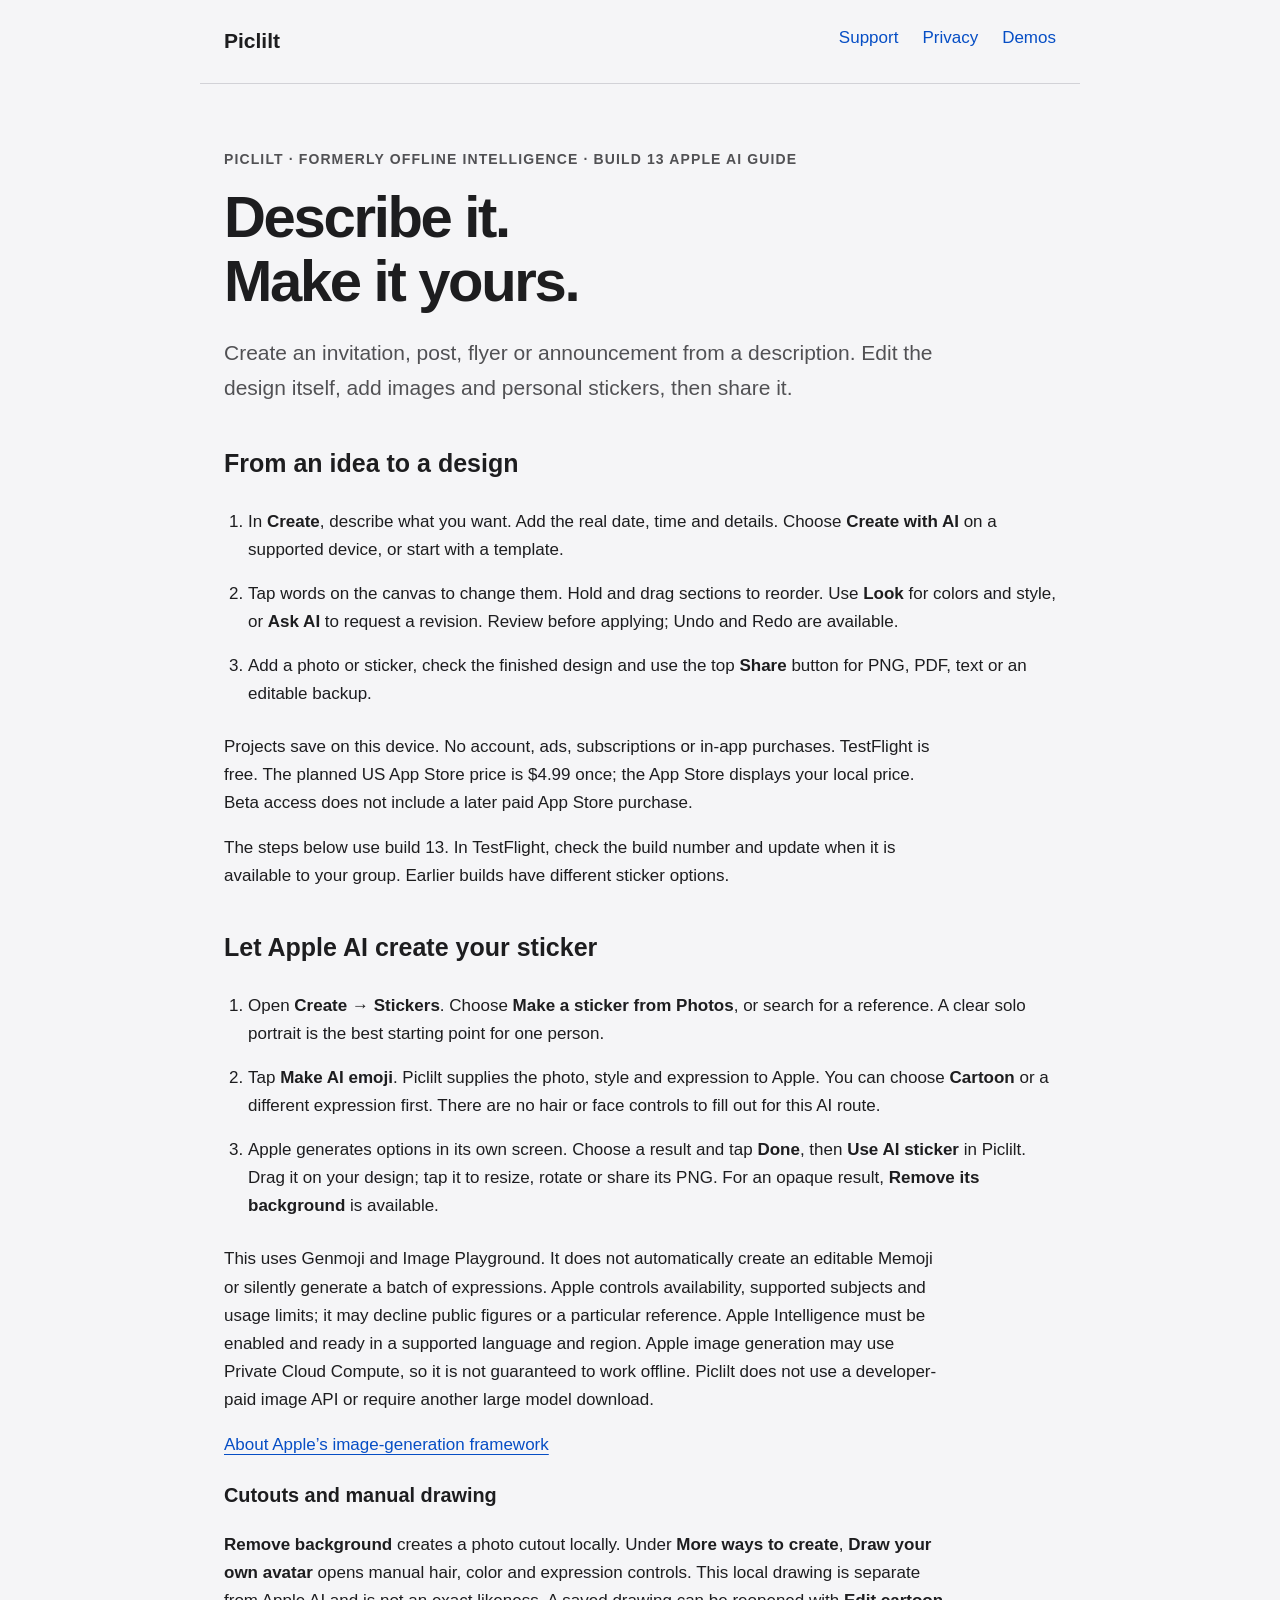
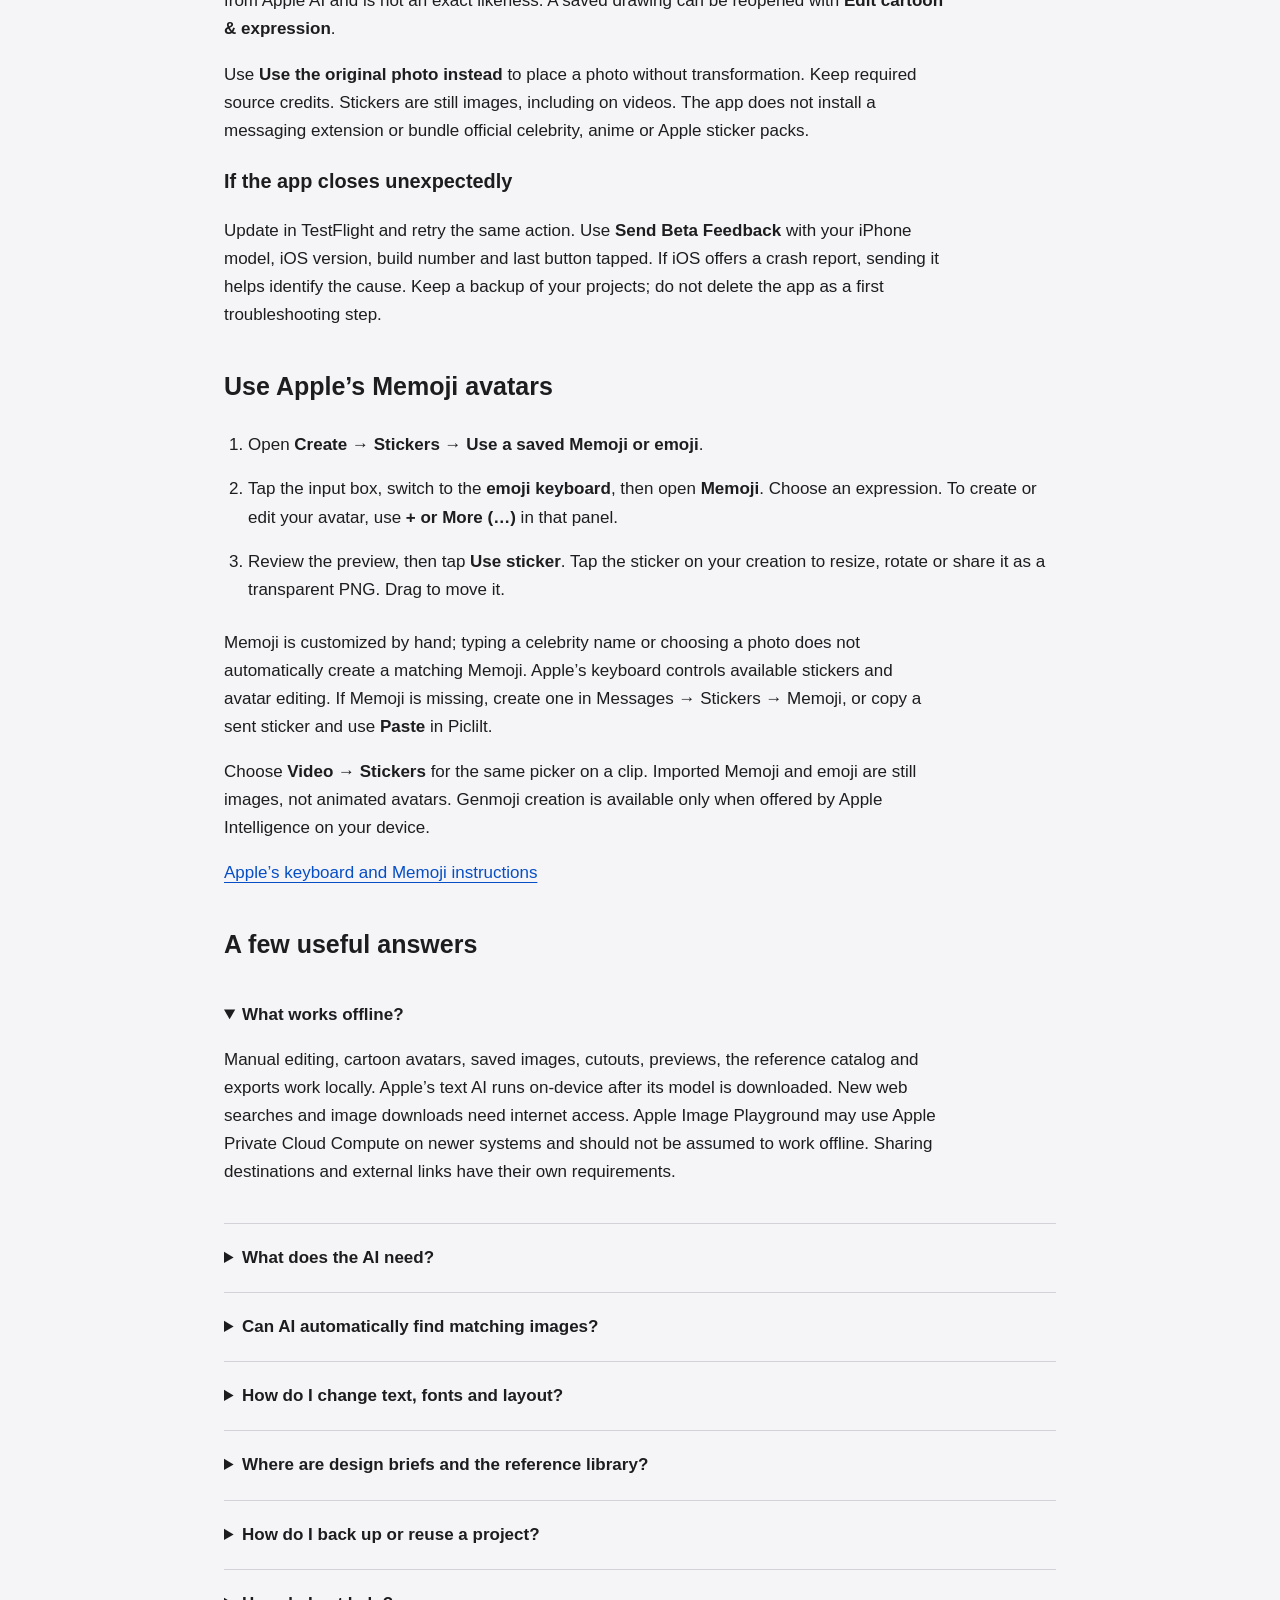
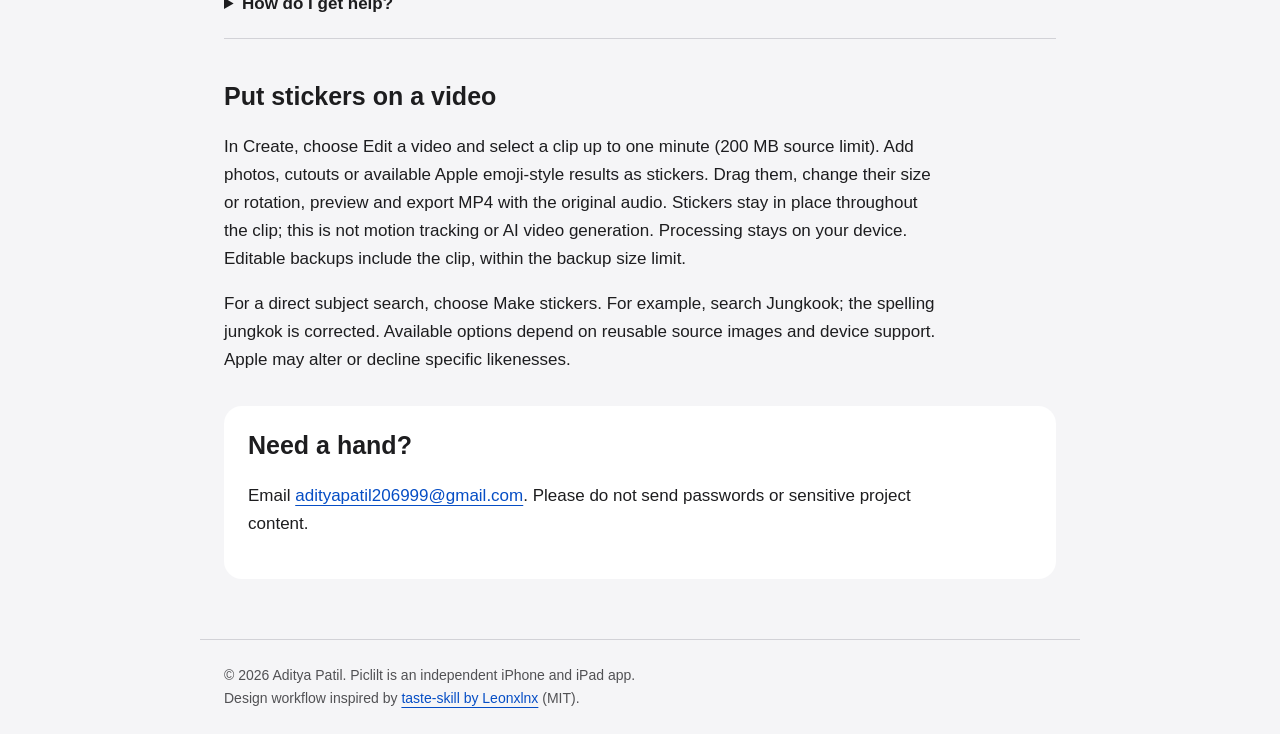
==== commit 44a4a748: "Explain the direct Apple AI sticker flow in build 13" ====
--- a/index.html
+++ b/index.html
@@ -1 +1 @@
-<!doctype html><html lang="en"><head><meta charset="utf-8"><meta name="viewport" content="width=device-width, initial-scale=1"><title>Support — Piclilt</title><meta name="description" content="Help with AI creation, editable designs, personal stickers, optional image search and local backups."><link rel="stylesheet" href="style.css"></head><body><a class="skip" href="#content">Skip to content</a><header><a class="brand" href="index.html">Piclilt</a><nav aria-label="Main"><a href="index.html">Support</a><a href="privacy.html">Privacy</a><a href="demos.html">Demos</a></nav></header><main id="content"><p class="tag">Piclilt · Formerly Offline Intelligence · Build 12 sticker guide</p><h1>Describe it.<br>Make it yours.</h1><p class="intro">Create an invitation, post, flyer or announcement from a description. Edit the design itself, add images and personal stickers, then share it.</p><section><h2>From an idea to a design</h2><ol class="steps"><li>In <strong>Create</strong>, describe what you want. Add the real date, time and details. Choose <strong>Create with AI</strong> on a supported device, or start with a template.</li><li>Tap words on the canvas to change them. Hold and drag sections to reorder. Use <strong>Look</strong> for colors and style, or <strong>Ask AI</strong> to request a revision. Review before applying; Undo and Redo are available.</li><li>Add a photo or sticker, check the finished design and use the top <strong>Share</strong> button for PNG, PDF, text or an editable backup.</li></ol><p>Projects save on this device. No account, ads, subscriptions or in-app purchases. TestFlight is free. The planned US App Store price is $4.99 once; the App Store displays your local price. Beta access does not include a later paid App Store purchase.</p><p>The steps below use build 12. In TestFlight, check the build number and update when it is available to your group. Earlier builds have different sticker options.</p></section><section id="memoji"><h2>Use Apple’s Memoji avatars</h2><ol class="steps"><li>Open <strong>Create → Stickers → Memoji &amp; emoji from keyboard</strong>.</li><li>Tap the input box, switch to the <strong>emoji keyboard</strong>, then open <strong>Memoji</strong>. Choose an expression. To create or edit your avatar, use <strong>+ or More (…)</strong> in that panel.</li><li>Review the preview, then tap <strong>Use sticker</strong>. Tap the sticker on your creation to resize, rotate or share it as a transparent PNG. Drag to move it.</li></ol><p>Memoji is customized by hand; typing a celebrity name or choosing a photo does not automatically create a matching Memoji. Apple’s keyboard controls available stickers and avatar editing. If Memoji is missing, create one in Messages → Stickers → Memoji, or copy a sent sticker and use <strong>Paste</strong> in Piclilt.</p><p>Choose <strong>Video → Stickers</strong> for the same picker on a clip. Imported Memoji and emoji are still images, not animated avatars. Genmoji creation is available only when offered by Apple Intelligence on your device.</p><p><a href="https://support.apple.com/en-gb/guide/iphone/iph69df21ec5/26/ios/26">Apple’s keyboard and Memoji instructions</a></p></section><section id="stickers"><h2>Make a cartoon or cutout on your iPhone</h2><ol class="steps"><li>Open <strong>Create → Stickers</strong>. Search a subject such as <strong>Jungkook</strong>, or choose <strong>Make a sticker from Photos</strong>. For one person's avatar, use a clear solo portrait rather than a group photo.</li><li>Tap a reference photo. Choose <strong>Remove background</strong> for a transparent photo cutout. Review the edges, then tap <strong>Use cutout sticker</strong>.</li><li>For a drawn character, choose <strong>Cartoon avatar</strong>. Select Smile, Wink, Love, Wow, Laugh or Cool. Change hair, skin tone, hair color, shirt, earrings and face width. Tap <strong>Use cartoon sticker</strong>. This local drawing can match photo colors; it is not an exact likeness or AI-generated reconstruction.</li><li>Drag the sticker on your design. Tap it for size and rotation, <strong>Edit cartoon & expression</strong>, or <strong>Share sticker PNG</strong>. The PNG keeps transparency. Share it to Files or an app that accepts images or custom stickers.</li></ol><h3>For Apple-generated cartoon and emoji options</h3><p>From the reference screen, choose <strong>AI cartoon & emoji</strong>, pick Emoji or Cartoon and an expression, then <strong>Generate options</strong>. Choose a result in Apple's screen and tap Done. Back in Piclilt, preview it and tap <strong>Use AI sticker</strong>; <strong>Remove its background</strong> is available for an opaque result.</p><p>Apple controls availability and accepted subjects, and may decline public figures or a particular reference. Apple Intelligence must be enabled, downloaded and available for the device, language and region. Apple image generation may use Private Cloud Compute. The local Cartoon avatar option works without Apple Intelligence. No official celebrity, anime or Bitmoji pack is bundled.</p><p>Cutouts work best with a distinct subject. You can use the original under <strong>Use the original photo instead</strong>. The app exports sticker images; it does not install a system keyboard or messaging extension. Retain required source credits.</p><h3>If the app closes unexpectedly</h3><p>Update in TestFlight, retry the same search and select the same reference. Use <strong>Send Beta Feedback</strong> in TestFlight and include your iPhone model, iOS version, build number and the last button tapped. If iOS offers to share a crash report when reopening, sending it helps identify the cause. Keep a backup of your projects; do not delete the app as a first troubleshooting step.</p></section><section><h2>A few useful answers</h2><details open><summary>What works offline?</summary><p>Manual editing, cartoon avatars, saved images, cutouts, previews, the reference catalog and exports work locally. Apple’s text AI runs on-device after its model is downloaded. New web searches and image downloads need internet access. Apple Image Playground may use Apple Private Cloud Compute on newer systems and should not be assumed to work offline. Sharing destinations and external links have their own requirements.</p></details><details><summary>What does the AI need?</summary><p>Text AI requires iOS/iPadOS 26 or later, compatible Apple Intelligence hardware, a supported language/region, Apple Intelligence enabled and its model ready. The app shows its availability. If offered, Use English requests a supported English model language; it cannot bypass device or regional restrictions. Manual editing works on iOS/iPadOS 17 or later. Image Playground availability is separate.</p></details><details><summary>Can AI automatically find matching images?</summary><p>Turn on <strong>Find online images and cutouts</strong> before creating. AI chooses short search words and sends those words to Wikimedia Commons, Openverse and The Met; your full description stays on-device. Inspect the offered image and its source/license before choosing. Each provider and image host receives normal request information, including your IP address. Leave the switch off to create without web discovery.</p><p>Collections can time out or return no suitable images. Provider metadata can be incomplete. Hide an image or creator or report an issue from web image details. Reuse licenses do not cover every possible right, including endorsement or likeness rights. Inspect the original source before publishing.</p></details><details><summary>How do I change text, fonts and layout?</summary><p>Tap a text block to edit its wording. Its editor also offers headline font, size and alignment controls. Use Look to change the palette or visual style. Hold and drop sections to reorder, or use Arrange controls to move and hide them. Stickers can move freely within the design. Undo and Redo retain recent edits while the editor is open.</p></details><details><summary>Where are design briefs and the reference library?</summary><p>Open <strong>More tools</strong> in Create. App and website briefs retain the guided subject inventory, design-reference library, review rounds and prompt export. These tools prepare specifications for a designer or coding agent; they do not execute web layouts or generate app code.</p></details><details><summary>How do I back up or reuse a project?</summary><p>Touch and hold a project in Projects to duplicate or favorite it. In Settings, Export all projects writes an editable JSON backup. Import from Projects restores new copies, including saved images, credits and sticker placements. There is no automatic cloud sync. Back up important work before deleting the app.</p></details><details><summary>How do I get help?</summary><p>Replay the quick tour with the ? button on Create. During testing, use TestFlight’s Send Beta Feedback and include your device, OS, app build and the steps that failed. Share screenshots only if you are comfortable with their contents.</p></details></section><section><h2>Put stickers on a video</h2><p>In Create, choose Edit a video and select a clip up to one minute (200 MB source limit). Add photos, cutouts or available Apple emoji-style results as stickers. Drag them, change their size or rotation, preview and export MP4 with the original audio. Stickers stay in place throughout the clip; this is not motion tracking or AI video generation. Processing stays on your device. Editable backups include the clip, within the backup size limit.</p><p>For a direct subject search, choose Make stickers. For example, search Jungkook; the spelling jungkok is corrected. Available options depend on reusable source images and device support. Apple may alter or decline specific likenesses.</p></section><section class="contact"><h2>Need a hand?</h2><p>Email <a href="mailto:adityapatil206999@gmail.com?subject=Piclilt%20support">adityapatil206999@gmail.com</a>. Please do not send passwords or sensitive project content.</p></section></main><footer>© 2026 Aditya Patil. Piclilt is an independent iPhone and iPad app.<br>Design workflow inspired by <a href="https://github.com/Leonxlnx/taste-skill">taste-skill by Leonxlnx</a> (MIT).</footer></body></html>+<!doctype html><html lang="en"><head><meta charset="utf-8"><meta name="viewport" content="width=device-width, initial-scale=1"><title>Support — Piclilt</title><meta name="description" content="Help with AI creation, editable designs, personal stickers, optional image search and local backups."><link rel="stylesheet" href="style.css"></head><body><a class="skip" href="#content">Skip to content</a><header><a class="brand" href="index.html">Piclilt</a><nav aria-label="Main"><a href="index.html">Support</a><a href="privacy.html">Privacy</a><a href="demos.html">Demos</a></nav></header><main id="content"><p class="tag">Piclilt · Formerly Offline Intelligence · Build 13 Apple AI guide</p><h1>Describe it.<br>Make it yours.</h1><p class="intro">Create an invitation, post, flyer or announcement from a description. Edit the design itself, add images and personal stickers, then share it.</p><section><h2>From an idea to a design</h2><ol class="steps"><li>In <strong>Create</strong>, describe what you want. Add the real date, time and details. Choose <strong>Create with AI</strong> on a supported device, or start with a template.</li><li>Tap words on the canvas to change them. Hold and drag sections to reorder. Use <strong>Look</strong> for colors and style, or <strong>Ask AI</strong> to request a revision. Review before applying; Undo and Redo are available.</li><li>Add a photo or sticker, check the finished design and use the top <strong>Share</strong> button for PNG, PDF, text or an editable backup.</li></ol><p>Projects save on this device. No account, ads, subscriptions or in-app purchases. TestFlight is free. The planned US App Store price is $4.99 once; the App Store displays your local price. Beta access does not include a later paid App Store purchase.</p><p>The steps below use build 13. In TestFlight, check the build number and update when it is available to your group. Earlier builds have different sticker options.</p></section><section id="stickers"><h2>Let Apple AI create your sticker</h2><ol class="steps"><li>Open <strong>Create → Stickers</strong>. Choose <strong>Make a sticker from Photos</strong>, or search for a reference. A clear solo portrait is the best starting point for one person.</li><li>Tap <strong>Make AI emoji</strong>. Piclilt supplies the photo, style and expression to Apple. You can choose <strong>Cartoon</strong> or a different expression first. There are no hair or face controls to fill out for this AI route.</li><li>Apple generates options in its own screen. Choose a result and tap <strong>Done</strong>, then <strong>Use AI sticker</strong> in Piclilt. Drag it on your design; tap it to resize, rotate or share its PNG. For an opaque result, <strong>Remove its background</strong> is available.</li></ol><p>This uses Genmoji and Image Playground. It does not automatically create an editable Memoji or silently generate a batch of expressions. Apple controls availability, supported subjects and usage limits; it may decline public figures or a particular reference. Apple Intelligence must be enabled and ready in a supported language and region. Apple image generation may use Private Cloud Compute, so it is not guaranteed to work offline. Piclilt does not use a developer-paid image API or require another large model download.</p><p><a href="https://developer.apple.com/videos/play/wwdc2026/375/">About Apple’s image-generation framework</a></p><h3>Cutouts and manual drawing</h3><p><strong>Remove background</strong> creates a photo cutout locally. Under <strong>More ways to create</strong>, <strong>Draw your own avatar</strong> opens manual hair, color and expression controls. This local drawing is separate from Apple AI and is not an exact likeness. A saved drawing can be reopened with <strong>Edit cartoon &amp; expression</strong>.</p><p>Use <strong>Use the original photo instead</strong> to place a photo without transformation. Keep required source credits. Stickers are still images, including on videos. The app does not install a messaging extension or bundle official celebrity, anime or Apple sticker packs.</p><h3>If the app closes unexpectedly</h3><p>Update in TestFlight and retry the same action. Use <strong>Send Beta Feedback</strong> with your iPhone model, iOS version, build number and last button tapped. If iOS offers a crash report, sending it helps identify the cause. Keep a backup of your projects; do not delete the app as a first troubleshooting step.</p></section><section id="memoji"><h2>Use Apple’s Memoji avatars</h2><ol class="steps"><li>Open <strong>Create → Stickers → Use a saved Memoji or emoji</strong>.</li><li>Tap the input box, switch to the <strong>emoji keyboard</strong>, then open <strong>Memoji</strong>. Choose an expression. To create or edit your avatar, use <strong>+ or More (…)</strong> in that panel.</li><li>Review the preview, then tap <strong>Use sticker</strong>. Tap the sticker on your creation to resize, rotate or share it as a transparent PNG. Drag to move it.</li></ol><p>Memoji is customized by hand; typing a celebrity name or choosing a photo does not automatically create a matching Memoji. Apple’s keyboard controls available stickers and avatar editing. If Memoji is missing, create one in Messages → Stickers → Memoji, or copy a sent sticker and use <strong>Paste</strong> in Piclilt.</p><p>Choose <strong>Video → Stickers</strong> for the same picker on a clip. Imported Memoji and emoji are still images, not animated avatars. Genmoji creation is available only when offered by Apple Intelligence on your device.</p><p><a href="https://support.apple.com/en-gb/guide/iphone/iph69df21ec5/26/ios/26">Apple’s keyboard and Memoji instructions</a></p></section><section><h2>A few useful answers</h2><details open><summary>What works offline?</summary><p>Manual editing, cartoon avatars, saved images, cutouts, previews, the reference catalog and exports work locally. Apple’s text AI runs on-device after its model is downloaded. New web searches and image downloads need internet access. Apple Image Playground may use Apple Private Cloud Compute on newer systems and should not be assumed to work offline. Sharing destinations and external links have their own requirements.</p></details><details><summary>What does the AI need?</summary><p>Text AI requires iOS/iPadOS 26 or later, compatible Apple Intelligence hardware, a supported language/region, Apple Intelligence enabled and its model ready. The app shows its availability. If offered, Use English requests a supported English model language; it cannot bypass device or regional restrictions. Manual editing works on iOS/iPadOS 17 or later. Image Playground availability is separate.</p></details><details><summary>Can AI automatically find matching images?</summary><p>Turn on <strong>Find online images and cutouts</strong> before creating. AI chooses short search words and sends those words to Wikimedia Commons, Openverse and The Met; your full description stays on-device. Inspect the offered image and its source/license before choosing. Each provider and image host receives normal request information, including your IP address. Leave the switch off to create without web discovery.</p><p>Collections can time out or return no suitable images. Provider metadata can be incomplete. Hide an image or creator or report an issue from web image details. Reuse licenses do not cover every possible right, including endorsement or likeness rights. Inspect the original source before publishing.</p></details><details><summary>How do I change text, fonts and layout?</summary><p>Tap a text block to edit its wording. Its editor also offers headline font, size and alignment controls. Use Look to change the palette or visual style. Hold and drop sections to reorder, or use Arrange controls to move and hide them. Stickers can move freely within the design. Undo and Redo retain recent edits while the editor is open.</p></details><details><summary>Where are design briefs and the reference library?</summary><p>Open <strong>More tools</strong> in Create. App and website briefs retain the guided subject inventory, design-reference library, review rounds and prompt export. These tools prepare specifications for a designer or coding agent; they do not execute web layouts or generate app code.</p></details><details><summary>How do I back up or reuse a project?</summary><p>Touch and hold a project in Projects to duplicate or favorite it. In Settings, Export all projects writes an editable JSON backup. Import from Projects restores new copies, including saved images, credits and sticker placements. There is no automatic cloud sync. Back up important work before deleting the app.</p></details><details><summary>How do I get help?</summary><p>Replay the quick tour with the ? button on Create. During testing, use TestFlight’s Send Beta Feedback and include your device, OS, app build and the steps that failed. Share screenshots only if you are comfortable with their contents.</p></details></section><section><h2>Put stickers on a video</h2><p>In Create, choose Edit a video and select a clip up to one minute (200 MB source limit). Add photos, cutouts or available Apple emoji-style results as stickers. Drag them, change their size or rotation, preview and export MP4 with the original audio. Stickers stay in place throughout the clip; this is not motion tracking or AI video generation. Processing stays on your device. Editable backups include the clip, within the backup size limit.</p><p>For a direct subject search, choose Make stickers. For example, search Jungkook; the spelling jungkok is corrected. Available options depend on reusable source images and device support. Apple may alter or decline specific likenesses.</p></section><section class="contact"><h2>Need a hand?</h2><p>Email <a href="mailto:adityapatil206999@gmail.com?subject=Piclilt%20support">adityapatil206999@gmail.com</a>. Please do not send passwords or sensitive project content.</p></section></main><footer>© 2026 Aditya Patil. Piclilt is an independent iPhone and iPad app.<br>Design workflow inspired by <a href="https://github.com/Leonxlnx/taste-skill">taste-skill by Leonxlnx</a> (MIT).</footer></body></html>
